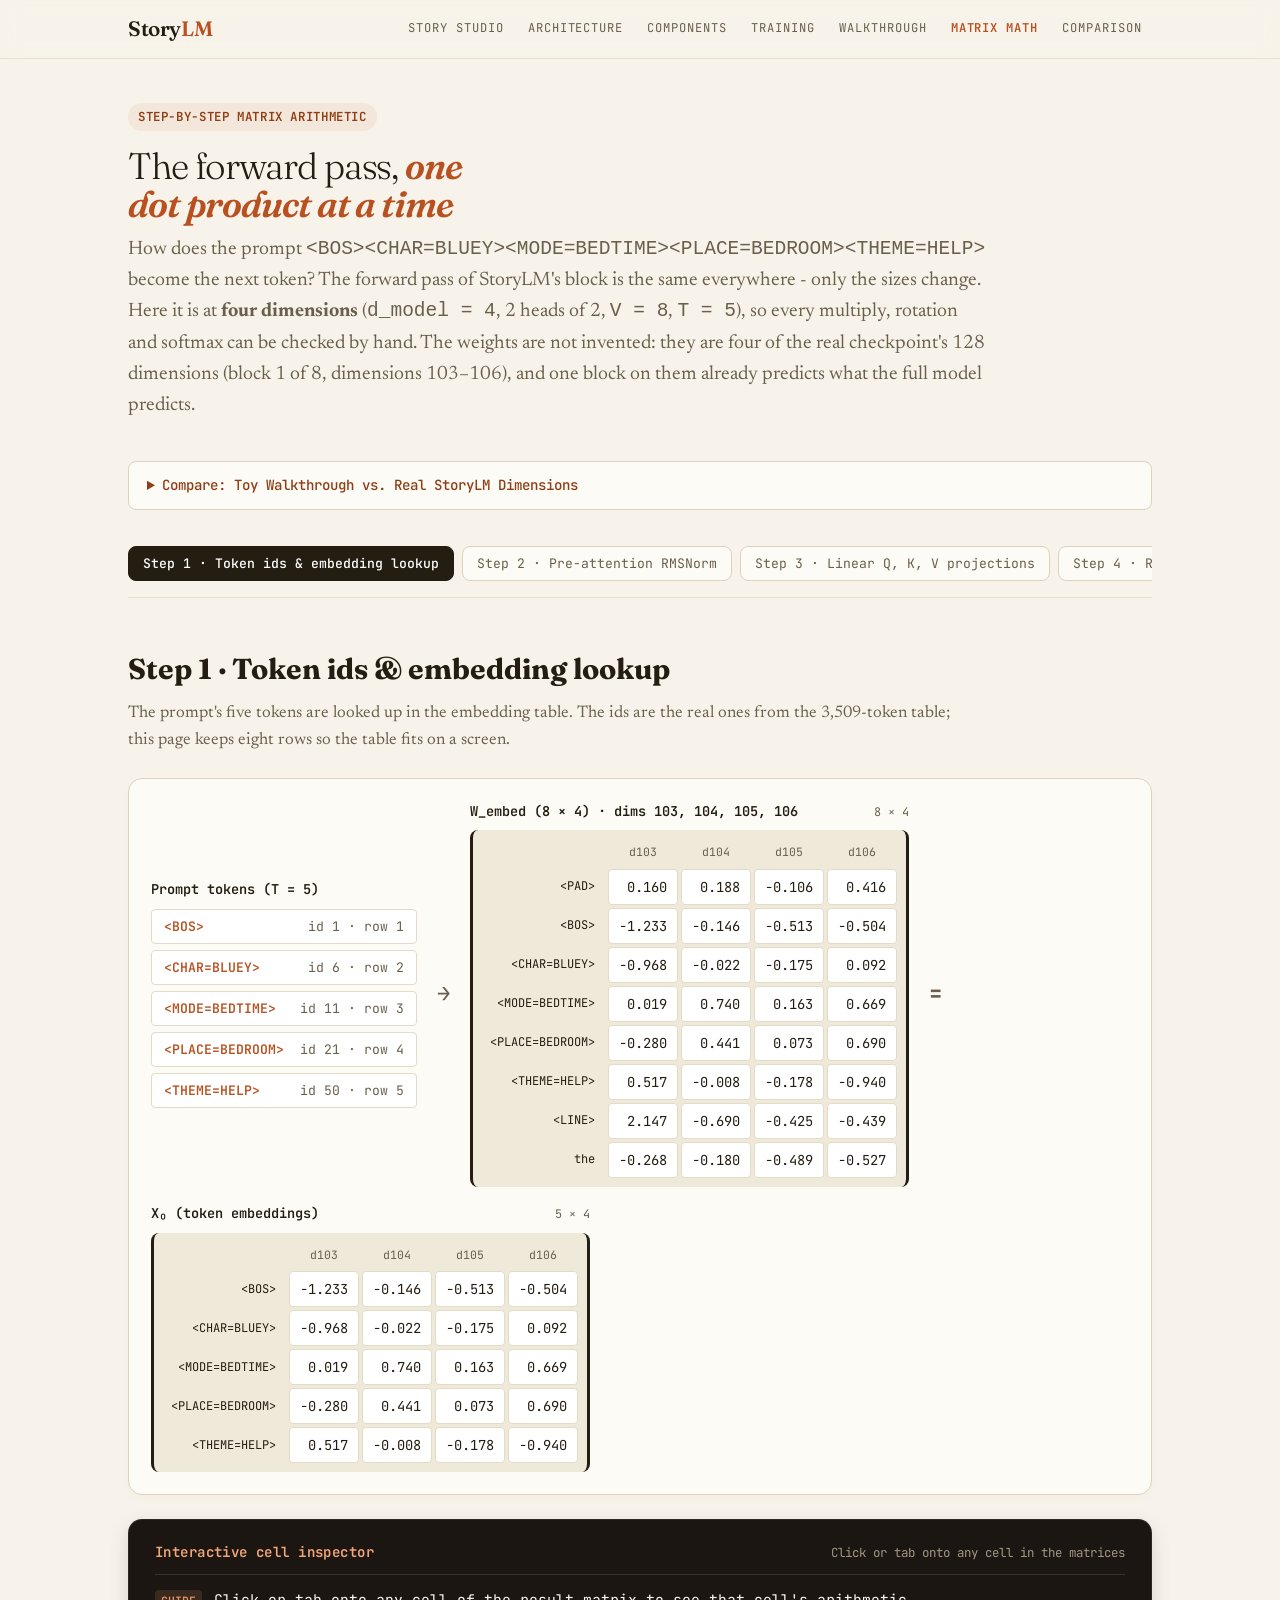
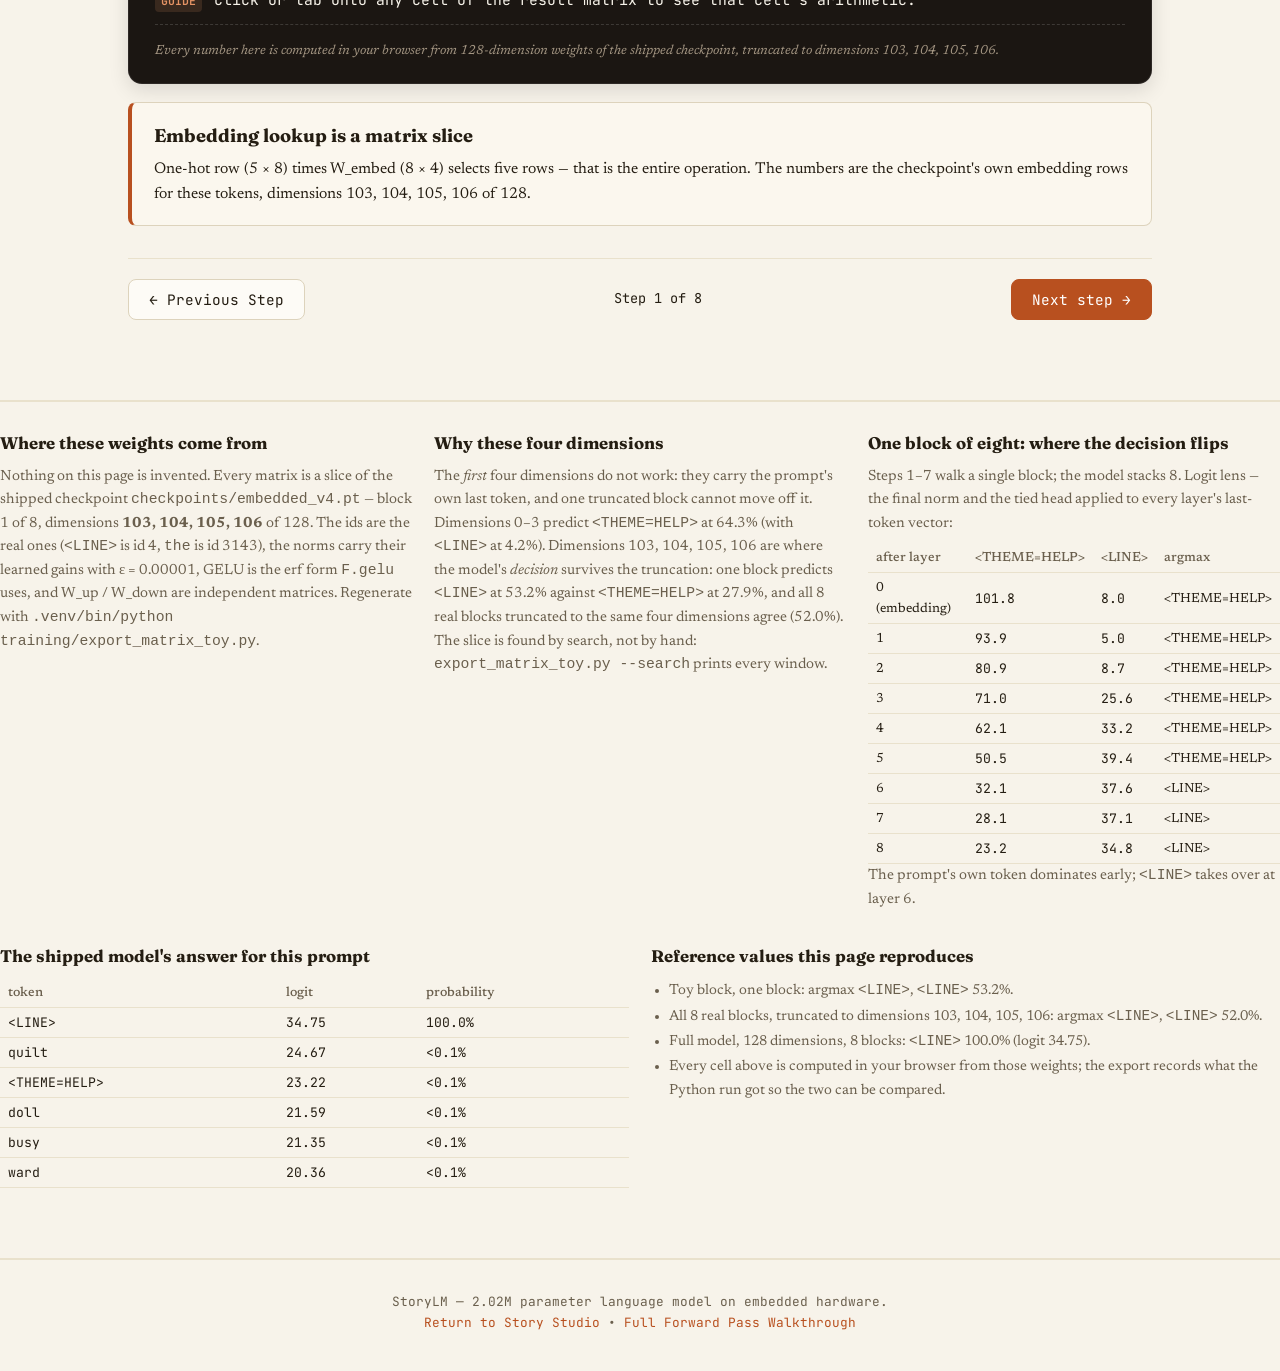
==== web/matrix_walkthrough.html @ 915856f4 "Matrix walkthrough: every cell answers, including the input matrices A sweep over all eight steps (6" ====
<!DOCTYPE html>
<html lang="en">
<head>
  <meta charset="UTF-8">
  <meta name="viewport" content="width=device-width, initial-scale=1.0">
  <title>StoryLM — Matrix Multiplication Walkthrough</title>
  <meta name="description" content="Step-by-step matrix multiplication walkthrough of a StoryLM forward pass, scaled down to 4 dimensions to inspect the exact math of every layer.">
  <link rel="preconnect" href="https://fonts.googleapis.com">
  <link rel="preconnect" href="https://fonts.gstatic.com" crossorigin>
  <link href="https://fonts.googleapis.com/css2?family=Fraunces:opsz,wght@9..144,300;9..144,400;9..144,600&family=Newsreader:ital,opsz,wght@0,6..72,400;0,6..72,500;1,6..72,400&family=JetBrains+Mono:wght@400;500;600&display=swap" rel="stylesheet">
  <link rel="stylesheet" href="styles.css">
  <style>
    /* Custom Matrix Walkthrough Styles */
    :root {
      --cell-bg: #ffffff;
      --cell-border: #e3dbc7;
      --cell-hover: #fcf4e8;
      --highlight-row: rgba(184, 80, 31, 0.16);
      --highlight-col: rgba(49, 89, 143, 0.16);
      --highlight-cell: #b8501f;
      --highlight-cell-text: #ffffff;
      --highlight-paired: rgba(29, 116, 132, 0.22);
      --accent-cyan: #1d7484;
    }

    .walkthrough-hero {
      padding: 44px 0 20px;
      border-bottom: 1px solid var(--line-soft);
    }
    .badge {
      display: inline-block;
      font-family: var(--font-mono);
      font-size: 0.78rem;
      letter-spacing: 0.05em;
      text-transform: uppercase;
      padding: 4px 10px;
      border-radius: 999px;
      background: var(--accent-soft);
      color: var(--accent-ink);
      font-weight: 600;
      margin-bottom: 12px;
    }
    .stepper-nav {
      display: flex;
      gap: 8px;
      overflow-x: auto;
      padding: 16px 0;
      margin-bottom: 24px;
      border-bottom: 1px solid var(--line-soft);
      scrollbar-width: thin;
    }
    .step-btn {
      flex: 0 0 auto;
      font-family: var(--font-mono);
      font-size: 0.82rem;
      padding: 8px 14px;
      border-radius: 8px;
      border: 1px solid var(--line);
      background: var(--card);
      color: var(--muted);
      cursor: pointer;
      transition: all 0.15s ease;
      white-space: nowrap;
    }
    .step-btn:hover {
      border-color: var(--accent);
      color: var(--ink);
    }
    .step-btn.active {
      background: var(--ink);
      color: #fff;
      border-color: var(--ink);
      font-weight: 500;
    }
    .step-btn .step-num {
      opacity: 0.6;
      margin-right: 4px;
    }

    /* Sub-tabs for steps with multiple sub-views (like Q/K/V) */
    .subtabs {
      display: flex;
      gap: 8px;
      margin-bottom: 16px;
    }
    .subtab-btn {
      font-family: var(--font-mono);
      font-size: 0.78rem;
      padding: 5px 12px;
      border-radius: 6px;
      border: 1px solid var(--line);
      background: var(--paper-2);
      color: var(--muted);
      cursor: pointer;
    }
    .subtab-btn.active {
      background: var(--accent);
      color: #fff;
      border-color: var(--accent);
      font-weight: 600;
    }

    /* Layout */
    .walkthrough-content {
      padding: 24px 0 80px;
    }
    .step-header {
      margin-bottom: 24px;
    }
    .step-title {
      font-family: var(--font-display);
      font-size: 1.8rem;
      margin: 0 0 8px;
      color: var(--ink);
    }
    .step-desc {
      color: var(--muted);
      font-size: 1.05rem;
      max-width: 840px;
      margin: 0;
      line-height: 1.6;
    }

    /* Matrix Display Cards */
    .calc-board {
      display: flex;
      flex-direction: column;
      gap: 20px;
    }
    .matrix-operation {
      display: flex;
      align-items: center;
      gap: 16px;
      flex-wrap: wrap;
      background: var(--card);
      border: 1px solid var(--line);
      border-radius: var(--radius);
      padding: 22px;
      box-shadow: 0 4px 12px rgba(0,0,0,0.02);
      overflow-x: auto;
    }
    .matrix-box {
      display: flex;
      flex-direction: column;
      gap: 8px;
    }
    .matrix-label {
      font-family: var(--font-mono);
      font-size: 0.85rem;
      font-weight: 600;
      color: var(--ink);
      display: flex;
      justify-content: space-between;
      align-items: baseline;
      gap: 8px;
    }
    .matrix-shape {
      font-size: 0.74rem;
      color: var(--muted);
      font-weight: normal;
    }

    /* Matrix Tables */
    table.matrix-table {
      border-collapse: separate;
      border-spacing: 3px;
      font-family: var(--font-mono);
      font-size: 0.86rem;
      background: var(--paper-2);
      padding: 6px;
      border-radius: 8px;
      border-left: 3px solid var(--ink);
      border-right: 3px solid var(--ink);
    }
    table.matrix-table th {
      padding: 4px 8px;
      color: var(--muted);
      font-size: 0.72rem;
      font-weight: normal;
      text-align: center;
    }
    table.matrix-table th.row-label {
      text-align: right;
      padding-right: 10px;
      font-size: 0.75rem;
      color: var(--ink);
    }
    table.matrix-table td {
      background: var(--cell-bg);
      border: 1px solid var(--cell-border);
      padding: 6px 10px;
      text-align: right;
      border-radius: 4px;
      min-width: 58px;
      cursor: pointer;
      transition: all 0.12s ease;
      user-select: none;
    }
    /* Hover only hints that a cell is clickable: it must not run the inspection. */
    table.matrix-table td:hover {
      background: var(--cell-hover);
      border-color: var(--accent);
      transform: scale(1.04);
    }

    /* Interactive highlights */
    table.matrix-table tr.highlighted-row td {
      background: var(--highlight-row) !important;
      border-color: var(--accent) !important;
    }
    table.matrix-table td.highlighted-col {
      background: var(--highlight-col) !important;
      border-color: var(--blue) !important;
    }
    table.matrix-table td.paired-cell {
      background: var(--highlight-paired) !important;
      border-color: var(--accent-cyan) !important;
      font-weight: 600;
    }
    table.matrix-table td.active-cell {
      background: var(--highlight-cell) !important;
      color: var(--highlight-cell-text) !important;
      border-color: var(--highlight-cell) !important;
      font-weight: 600;
      transform: scale(1.06);
    }

    .op-symbol {
      font-size: 1.4rem;
      font-family: var(--font-mono);
      font-weight: bold;
      color: var(--muted);
      padding: 0 4px;
      text-align: center;
    }

    /* Inspector Card */
    .inspector-card {
      background: #1b1612;
      color: #ede5d8;
      border-radius: var(--radius);
      padding: 22px 26px;
      font-family: var(--font-mono);
      font-size: 0.9rem;
      line-height: 1.55;
      border: 1px solid rgba(255, 255, 255, 0.08);
      box-shadow: 0 6px 20px rgba(0,0,0,0.12);
    }
    .inspector-header {
      display: flex;
      justify-content: space-between;
      align-items: center;
      margin-bottom: 14px;
      padding-bottom: 10px;
      border-bottom: 1px solid rgba(255,255,255,0.12);
    }
    .inspector-title {
      color: #f2a679;
      font-weight: 600;
      font-size: 0.88rem;
      letter-spacing: 0.03em;
    }
    .inspector-steps {
      display: flex;
      flex-direction: column;
      gap: 8px;
      margin-bottom: 12px;
    }
    .calc-row {
      display: flex;
      gap: 12px;
      align-items: baseline;
    }
    .calc-tag {
      font-size: 0.72rem;
      color: #e59364;
      background: rgba(229, 147, 100, 0.15);
      padding: 2px 6px;
      border-radius: 4px;
      text-transform: uppercase;
      font-weight: 600;
      flex-shrink: 0;
    }
    .calc-math {
      color: #f7f3ea;
      font-size: 0.92rem;
      word-break: break-word;
    }
    .calc-math strong {
      color: #79c0ff;
    }
    .inspector-eval {
      font-size: 1.08rem;
      color: #56d364;
      font-weight: 600;
      padding-top: 6px;
      border-top: 1px dashed rgba(255,255,255,0.15);
    }
    .inspector-hint {
      color: #a49683;
      font-size: 0.82rem;
      margin-top: 10px;
      font-family: var(--font-body);
      font-style: italic;
    }

    /* Concept Notes Box */
    .concept-card {
      background: #fbf7ee;
      border: 1px solid var(--line);
      border-left: 4px solid var(--accent);
      border-radius: 8px;
      padding: 18px 22px;
      margin-top: 18px;
    }
    .concept-title {
      font-family: var(--font-display);
      font-size: 1.15rem;
      color: var(--ink);
      margin: 0 0 6px;
    }
    .concept-body {
      font-size: 0.98rem;
      color: var(--ink);
      margin: 0;
      line-height: 1.6;
    }

    /* Nav Buttons Bottom */
    .step-actions {
      display: flex;
      justify-content: space-between;
      margin-top: 32px;
      padding-top: 20px;
      border-top: 1px solid var(--line-soft);
    }
    .action-btn {
      font-family: var(--font-mono);
      font-size: 0.9rem;
      padding: 10px 20px;
      border-radius: 8px;
      border: 1px solid var(--line);
      background: var(--card);
      color: var(--ink);
      cursor: pointer;
      transition: all 0.15s ease;
    }
    .action-btn:hover {
      background: var(--ink);
      color: #fff;
    }
    .action-btn.primary {
      background: var(--accent);
      color: #fff;
      border-color: var(--accent);
    }
    .action-btn.primary:hover {
      background: var(--accent-ink);
    }

    /* Comparison Table */
    .dim-table {
      width: 100%;
      border-collapse: collapse;
      font-size: 0.92rem;
      margin-top: 12px;
    }
    .dim-table th, .dim-table td {
      border: 1px solid var(--line);
      padding: 8px 12px;
      text-align: left;
    }
    .dim-table th {
      background: var(--paper-2);
      font-family: var(--font-mono);
      font-size: 0.8rem;
    }
    .dim-table td.mono {
      font-family: var(--font-mono);
    }
    /* wide tables scroll inside their own box rather than stretching the page */
    .table-scroll { overflow-x: auto; }
    .table-scroll .dim-table { min-width: 620px; }
    .table-scroll .lens-table { min-width: 250px; }
    /* token lists (step 1) */
    .token-list { display: flex; flex-direction: column; gap: 6px; font-family: var(--font-mono); font-size: 0.82rem; }
    .token-row { display: flex; justify-content: space-between; gap: 16px; background: var(--cell-bg);
                 border: 1px solid var(--cell-border); border-radius: 4px; padding: 6px 12px; }
    .token-name { font-weight: 600; color: var(--accent); }
    .token-id { color: var(--muted); }
    /* row-sum column for the attention matrices */
    table.matrix-table th.sigma-col { color: var(--accent-cyan); }
    table.matrix-table td.sigma-cell { background: var(--paper-2); color: var(--accent-cyan);
                                       cursor: default; font-weight: 600; }
    table.matrix-table td.sigma-cell:hover { transform: none; background: var(--paper-2); border-color: var(--cell-border); }
    /* keyboard focus must be as visible as hover */
    table.matrix-table td:focus { outline: 2px solid var(--accent); outline-offset: 1px; background: var(--cell-hover); }
    /* probability chips */
    .prob-row { display: flex; gap: 8px; flex-wrap: wrap; margin: 10px 0 14px; font-family: var(--font-mono); font-size: 0.82rem; }
    .prob-chip { display: inline-flex; gap: 6px; align-items: baseline; padding: 4px 8px; border-radius: 4px;
                 background: var(--paper-2); border: 1px solid var(--line-soft); }
    .prob-chip.is-win { background: var(--accent); border-color: var(--accent); color: #fff; font-weight: 600; }
    .chip-pct { opacity: 0.85; }
    /* provenance block */
    #provenance { padding: 28px 0 70px; border-top: 1px solid var(--line-soft); }
    .prov-grid { display: grid; grid-template-columns: repeat(auto-fit, minmax(260px, 1fr)); gap: 22px; }
    .prov-grid h3, .prov-refs h3 { font-family: var(--font-display); font-size: 1.05rem; margin: 0 0 8px; }
    .prov-grid p, .prov-refs p { color: var(--muted); font-size: 0.92rem; line-height: 1.6; margin: 0 0 8px; }
    .prov-refs { display: grid; grid-template-columns: repeat(auto-fit, minmax(260px, 1fr)); gap: 22px; margin-top: 24px; }
    table.lens-table { width: 100%; border-collapse: collapse; font-size: 0.82rem; }
    table.lens-table th, table.lens-table td { text-align: left; padding: 4px 8px; border-bottom: 1px solid var(--line-soft); }
    table.lens-table th { color: var(--muted); font-weight: 500; }
    table.lens-table td.mono { font-family: var(--font-mono); }
    .prov-list { margin: 0; padding-left: 18px; color: var(--muted); font-size: 0.9rem; line-height: 1.7; }
    .muted-small { font-size: 0.78rem; }
    .calc-error { font-family: var(--font-mono); color: var(--accent); padding: 16px 0; }
  </style>
</head>
<body>

  <header class="site-nav">
    <div class="container nav-inner">
      <a class="wordmark" href="index.html">Story<em>LM</em></a>
      <ul class="nav-links">
        <li><a href="index.html#story">Story Studio</a></li>
        <li><a href="index.html#architecture">Architecture</a></li>
        <li><a href="index.html#components">Components</a></li>
        <li><a href="index.html#training">Training</a></li>
        <li><a href="walkthrough.html">Walkthrough</a></li>
        <li><a href="matrix_walkthrough.html" aria-current="page" style="color:var(--accent);font-weight:600;">Matrix Math</a></li>
        <li><a href="index.html#comparison">Comparison</a></li>
      </ul>
    </div>
  </header>

  <main id="top">

    <section class="walkthrough-hero">
      <div class="container">
        <span class="badge">Step-by-Step Matrix Arithmetic</span>
        <h1 class="hero-title" style="font-size: 2.3rem; margin: 4px 0 12px;">
          The forward pass, <em>one dot product at a time</em>
        </h1>
        <p class="hero-sub" style="max-width: 860px;">
          How does the prompt <code>&lt;BOS&gt;&lt;CHAR=BLUEY&gt;&lt;MODE=BEDTIME&gt;&lt;PLACE=BEDROOM&gt;&lt;THEME=HELP&gt;</code> become the next token?
          The forward pass of StoryLM's block is the same everywhere - only the sizes change. Here it is at
          <strong>four dimensions</strong> (<code>d_model = 4</code>, 2 heads of 2, <code>V = 8</code>, <code>T = 5</code>),
          so every multiply, rotation and softmax can be checked by hand. The weights are not invented:
          they are four of the real checkpoint's 128 dimensions (block 1 of 8, dimensions <span id="heroDims">103-106</span>),
          and one block on them already predicts what the full model predicts.
        </p>

        <!-- Dimensions Scale Note -->
        <details style="margin-top: 16px; background: var(--card); border: 1px solid var(--line); border-radius: 8px; padding: 12px 18px;">
          <summary style="cursor: pointer; font-family: var(--font-mono); font-size: 0.88rem; color: var(--accent-ink); font-weight: 500;">
            Compare: Toy Walkthrough vs. Real StoryLM Dimensions
          </summary>
          <div class="table-scroll">
          <table class="dim-table">
            <thead>
              <tr>
                <th>Dimension Concept</th>
                <th>Toy Math Walkthrough</th>
                <th>Real StoryLM (docs/tiny_model.md)</th>
                <th>Why Reduced Here?</th>
              </tr>
            </thead>
            <tbody>
              <tr>
                <td>Context Length ($T$)</td>
                <td class="mono">5 tokens (the prompt prefix)</td>
                <td class="mono">384 tokens</td>
                <td>Fits on a screen without scrolling 384 rows.</td>
              </tr>
              <tr>
                <td>Model Dimension ($d_{\text{model}}$)</td>
                <td class="mono">4 (dimensions 103-106)</td>
                <td class="mono">128</td>
                <td>4 dimensions keep a dot product to four terms you can verify by hand - and this slice is where the model's next-token decision survives truncation (see the note at the bottom).</td>
              </tr>
              <tr>
                <td>Attention Heads ($h$)</td>
                <td class="mono">2 heads ($d_{\text{head}} = 2$)</td>
                <td class="mono">8 heads ($d_{\text{head}} = 16$)</td>
                <td>Two heads of two dimensions, each with its own RoPE pair and its own softmax, concatenated afterwards - the real mechanics, not merged.</td>
              </tr>
              <tr>
                <td>FFN Hidden ($d_{\text{ffn}}$)</td>
                <td class="mono">8 (independent W_up, W_down)</td>
                <td class="mono">512</td>
                <td>Same expansion and contraction; up and down are separate matrices, as in the checkpoint.</td>
              </tr>
              <tr>
                <td>Vocabulary Size ($V$)</td>
                <td class="mono">8 tokens</td>
                <td class="mono">3,509 tokens</td>
                <td>Eight rows (one control token of each kind, &lt;LINE&gt;, and a word) keep the table and the logit vector on one screen. The ids shown are the real ones.</td>
              </tr>
              <tr>
                <td>Depth (blocks)</td>
                <td class="mono">1 block walked (8 also measured)</td>
                <td class="mono">8 blocks</td>
                <td>Steps 1-7 are one block. The exporter also runs all eight truncated blocks: same prediction.</td>
              </tr>
              <tr>
                <td>Norms / activation</td>
                <td class="mono">learned gain, ε = 1e-5, exact GELU</td>
                <td class="mono">same</td>
                <td>No shortcuts: the gain is the checkpoint's, GELU is the erf form <code>F.gelu</code> uses (not the tanh approximation).</td>
              </tr>
            </tbody>
          </table>
          </div>
        </details>
      </div>
    </section>

    <!-- STEP NAVIGATION -->
    <div class="container">
      <nav class="stepper-nav" id="stepperNav">
        <!-- Rendered by JS -->
      </nav>
    </div>

    <!-- MAIN WALKTHROUGH STAGE -->
    <section class="walkthrough-content">
      <div class="container">

        <div class="step-header">
          <h2 class="step-title" id="stepTitle">Step 1: Token IDs &amp; Embedding Lookup</h2>
          <p class="step-desc" id="stepDesc">
            Tokens enter the model as discrete integer indices. An embedding matrix translates each ID into a dense 4-dimensional vector.
          </p>
          <div id="subtabsContainer" class="subtabs" style="display:none; margin-top:14px;"></div>
        </div>

        <div class="calc-board" id="calcBoard">
          <!-- Rendered dynamically -->
        </div>

        <!-- LIVE CELL INSPECTOR -->
        <div class="inspector-card" id="inspectorCard" role="region" aria-label="Interactive cell inspector" style="margin-top: 24px;">
          <div class="inspector-header">
            <span class="inspector-title" id="inspectTitle">Interactive Cell Inspector</span>
            <span style="font-size: 0.78rem; color: #a49683;">Click or tab onto any cell in the matrices</span>
          </div>
          <div class="inspector-steps" id="inspectSteps" aria-live="polite">
            <div class="calc-row">
              <span class="calc-tag">Guide</span>
              <span class="calc-math" id="inspectFormula">Click or tab onto any cell in the result matrix above to inspect that cell's arithmetic.</span>
            </div>
          </div>
          <div class="inspector-eval" id="inspectEval" aria-live="polite"></div>
          <div class="inspector-hint" id="inspectHint">Each cell is calculated through explicit vector and matrix operations.</div>
        </div>

        <!-- CONCEPT EXPLANATION -->
        <div class="concept-card" id="conceptCard">
          <h3 class="concept-title" id="conceptTitle">What is happening mathematically?</h3>
          <p class="concept-body" id="conceptBody">...</p>
        </div>

        <!-- ACTIONS -->
        <div class="step-actions">
          <button class="action-btn" id="prevBtn" onclick="prevStep()">← Previous Step</button>
          <span style="font-family: var(--font-mono); font-size: 0.85rem; align-self: center;" id="stepCounter">Step 1 of 8</span>
          <button class="action-btn primary" id="nextBtn" onclick="nextStep()">Next Step →</button>
        </div>

      </div>
    </section>

    <section id="provenance">
      <div class="container" id="provenanceBody">
        <span class="badge">Provenance &amp; cross-checks</span>
        <div id="provenance"></div>
      </div>
    </section>

  </main>

  <footer style="border-top:1px solid var(--line-soft); padding:32px 0; text-align:center; font-family:var(--font-mono); font-size:0.8rem; color:var(--muted);">
    <div class="container">
      StoryLM &mdash; 2.02M parameter language model on embedded hardware.
      <br>
      <a href="index.html" style="color:var(--accent);">Return to Story Studio</a> &bull;
      <a href="walkthrough.html" style="color:var(--accent);">Full Forward Pass Walkthrough</a>
    </div>
  </footer>

  <!-- The toy block on this page is a slice of the shipped checkpoint, generated by
         .venv/bin/python training/export_matrix_toy.py   (block 1, dimensions 103-106) -->
  <script src="matrix_toy_data.js"></script>
  <script>
    "use strict";
    (() => {
      const T = window.MATRIX_TOY;
      const byId = (id) => document.getElementById(id);
      if (!T) {
        document.addEventListener("DOMContentLoaded", () => {
          byId("calcBoard").innerHTML =
            `<p class="calc-error">matrix_toy_data.js is missing. Generate it with
             <code>.venv/bin/python training/export_matrix_toy.py</code>, then reload.</p>`;
        });
        return;
      }

      const TOKENS = T.tokens.map((t) => t.token);
      const IDS = T.tokens.map((t) => t.id);
      const PROMPT = T.prompt;
      const W = T.weights;
      const TOY = T.config.toy;
      const REAL = T.config.real;
      const EPS = TOY.eps;
      const HEADS = TOY.heads;
      const HD = TOY.head_dim;
      const DIMS = T.dims;

      // ---------- formatting ----------
      const num = (v, digits) => (Math.abs(v) < 5e-7 ? 0 : v).toFixed(digits);
      const pct = (p) => (p >= 0.99995 ? "≈100%" : p < 0.0005 ? "<0.1%" : (p * 100).toFixed(1) + "%");
      // tokens like <BOS> must never be parsed as HTML
      const esc = (s) => String(s).replace(/&/g, "&amp;").replace(/</g, "&lt;").replace(/>/g, "&gt;");

      // ---------- math (mirroring storylm/model.py) ----------
      const matT = (M) => M[0].map((_, j) => M.map((row) => row[j]));
      function matmul(A, B) {
        const out = [];
        for (let i = 0; i < A.length; i++) {
          const row = [];
          for (let j = 0; j < B[0].length; j++) {
            let sum = 0;
            for (let k = 0; k < B.length; k++) sum += A[i][k] * B[k][j];
            row.push(sum);
          }
          out.push(row);
        }
        return out;
      }
      function rmsnorm(row, gain) {
        let ms = 0;
        for (const v of row) ms += v * v;
        const r = Math.sqrt(ms / row.length + EPS);
        return row.map((v, i) => (v / r) * gain[i]);
      }
      // erf by Abramowitz & Stegun 7.1.26, |error| < 1.5e-7: GELU as torch's F.gelu computes it
      function erf(x) {
        const sign = x < 0 ? -1 : 1;
        const a = Math.abs(x);
        const t = 1 / (1 + 0.3275911 * a);
        const y = 1 - ((((1.061405429 * t - 1.453152027) * t + 1.421413741) * t - 0.284496736) * t + 0.254829592) * t * Math.exp(-a * a);
        return sign * y;
      }
      const gelu = (x) => 0.5 * x * (1 + erf(x / Math.SQRT2));
      const INV_FREQ = TOY.inv_freq;
      function ropeRow(row, pos) {
        const out = row.slice();
        for (let h = 0; h < HEADS; h++) {
          for (let i = 0; i < INV_FREQ.length; i++) {
            const a = pos * INV_FREQ[i], c = Math.cos(a), s = Math.sin(a);
            const i0 = h * HD + 2 * i, i1 = i0 + 1;
            out[i0] = row[i0] * c - row[i1] * s;
            out[i1] = row[i0] * s + row[i1] * c;
          }
        }
        return out;
      }
      function softmax(row, maskFrom) {
        const masked = row.map((v, j) => (maskFrom !== undefined && j > maskFrom ? -Infinity : v));
        const max = Math.max(...masked.filter(Number.isFinite));
        const exps = masked.map((v) => (Number.isFinite(v) ? Math.exp(v - max) : 0));
        const sum = exps.reduce((a, b) => a + b, 0);
        return { probs: exps.map((v) => v / sum), exps, sum, max };
      }

      // ---------- the forward pass, one real block ----------
      const X0 = PROMPT.map((p) => W.embed[p.row].slice());
      const X0NORM = X0.map((row) => rmsnorm(row, W.norm_attn));
      const Q = matmul(X0NORM, matT(W.q));
      const K = matmul(X0NORM, matT(W.k));
      const Vm = matmul(X0NORM, matT(W.v));
      const QROPE = Q.map((row, pos) => ropeRow(row, pos));
      const KROPE = K.map((row, pos) => ropeRow(row, pos));

      const HEADDETAIL = [];
      for (let h = 0; h < HEADS; h++) {
        const head = { index: h, rows: [], probs: [], context: [] };
        for (let i = 0; i < PROMPT.length; i++) {
          const raw = [];
          for (let j = 0; j < PROMPT.length; j++) {
            let dot = 0;
            for (let d = 0; d < HD; d++) dot += QROPE[i][h * HD + d] * KROPE[j][h * HD + d];
            raw.push(dot / Math.sqrt(HD));
          }
          const sm = softmax(raw, i);
          head.rows.push({ raw, ...sm });
          head.probs.push(sm.probs);
          const ctx = [];
          for (let d = 0; d < HD; d++) {
            let sum = 0;
            for (let j = 0; j < PROMPT.length; j++) sum += sm.probs[j] * Vm[j][h * HD + d];
            ctx.push(sum);
          }
          head.context.push(ctx);
        }
        HEADDETAIL.push(head);
      }
      const O = PROMPT.map((_, i) => HEADDETAIL.flatMap((h) => h.context[i]));
      const YATTN = matmul(O, matT(W.proj));
      const X1 = X0.map((row, i) => row.map((v, j) => v + YATTN[i][j]));
      const X1NORM = X1.map((row) => rmsnorm(row, W.norm_ffn));
      const UPPRE = matmul(X1NORM, matT(W.up));
      const GELUED = UPPRE.map((row) => row.map(gelu));
      const YFFN = matmul(GELUED, matT(W.down));
      const X2 = X1.map((row, i) => row.map((v, j) => v + YFFN[i][j]));
      const X2NORM = X2.map((row) => rmsnorm(row, W.norm_final));
      const LAST = X2NORM[PROMPT.length - 1];
      const LOGITS = W.embed.map((row) => row.reduce((s, v, d) => s + v * LAST[d], 0));
      const NEXT = softmax(LOGITS);
      const PROBS = NEXT.probs;
      const WIN_INDEX = LOGITS.indexOf(Math.max(...LOGITS));
      const WINNER = TOKENS[WIN_INDEX];

      // ---------- inspector plumbing ----------
      function clearHighlights() {
        document.querySelectorAll(".highlighted-row, .highlighted-col, .active-cell")
          .forEach((el) => el.classList.remove("highlighted-row", "highlighted-col", "active-cell"));
      }
      const mark = (id, cls) => { const el = byId(id); if (el) el.classList.add(cls); };
      const tagRow = (tag, html) => `<div class="calc-row"><span class="calc-tag">${tag}</span><span class="calc-math">${html}</span></div>`;
      function showInspect(title, steps, evaluation, hint) {
        byId("inspectTitle").textContent = title;
        byId("inspectSteps").innerHTML = steps;
        byId("inspectEval").textContent = evaluation;
        byId("inspectHint").textContent = hint;
      }

      // Step 1 has two directions: a cell of X₀ points back at the embedding row it
      // was copied from (row index and embedding row are different numbers — the
      // prompt's tokens live on rows 1-5 of the table while X₀ counts 0-4), and a
      // cell of the table itself describes that row.
      // For matrices that are an input to a step: no operation to show, so describe the cell.
      function inspectPlainCell(m, row, col, value) {
        clearHighlights();
        mark(`cell_${m.id}_${row}_${col}`, "active-cell");
        showInspect(`${m.label} [${m.rowLabels[row]}, ${m.colLabels[col]}]`,
          tagRow("Cell", `<strong>${num(value, 4)}</strong>`)
          + tagRow("Shape", `${m.shape} — row ${row}, column ${col}`),
          `= ${num(value, 3)}`,
          `${m.label} feeds this step; the arithmetic happens in the matrices to its right.`);
      }

      function inspectEmbedding(row, col, ids, fromTable) {
        clearHighlights();
        if (fromTable) {
          const token = TOKENS[row], id = IDS[row];
          const inPrompt = PROMPT.findIndex((p) => p.row === row);
          mark(`cell_${ids.row}_${row}_${col}`, "active-cell");
          if (inPrompt >= 0) {
            mark(`row_${ids.cell}_${inPrompt}`, "highlighted-row");
            mark(`cell_${ids.cell}_${inPrompt}_${col}`, "active-cell");
          }
          showInspect(`Embedding table, row ${row}: ${token} (id ${id})`,
            tagRow("Cell", `W_embed[${row}][${col}] = <strong>${num(W.embed[row][col], 3)}</strong>`)
            + tagRow("Prompt token?", inPrompt >= 0
              ? `Yes — this row <em>is</em> row ${inPrompt} of X₀ (same four numbers, copied).`
              : "No — the prompt does not use this token, so no row of X₀ comes from it."),
            `= ${num(W.embed[row][col], 3)}`,
            inPrompt >= 0
              ? `Row ${row} of W_embed and row ${inPrompt} of X₀ are highlighted: the lookup copies these four numbers across.`
              : "Only the five prompt rows are copied out of this table; the rest are here for context (and for the tied output head).");
          return;
        }
        const p = PROMPT[row];
        mark(`row_${ids.row}_${p.row}`, "highlighted-row");
        mark(`cell_${ids.cell}_${row}_${col}`, "active-cell");
        showInspect(`Embedding lookup: ${p.token} (row ${row}, dimension ${DIMS[col]})`,
          tagRow("Token id", `<code>${esc(p.token)}</code> is id <strong>${p.id}</strong> in the 3,509-token table, and row ${p.row} of this page's 8-row table.`)
          + tagRow("Lookup", `X₀[${row}][${col}] = W_embed[${p.row}][${col}] = <strong>${num(X0[row][col], 3)}</strong>`),
          `= ${num(X0[row][col], 3)}`,
          `Row ${p.row} of W_embed is highlighted — that is the row X₀'s row ${row} was copied from.`);
      }

      function inspectNorm(row, col, ids, src, gain, labels) {
        clearHighlights();
        let ss = 0;
        for (const v of src[row]) ss += v * v;
        const ms = ss / src[row].length;
        const r = Math.sqrt(ms + EPS);
        const scaled = src[row][col] / r;
        mark(`row_${ids.src}_${row}`, "highlighted-row");
        mark(`cell_${ids.cell}_${row}_${col}`, "active-cell");
        showInspect(`RMSNorm: ${PROMPT[row].token} (row ${row}, dimension ${DIMS[col]})`,
          tagRow("1 · Sum of squares", `(${src[row].map((v) => num(v, 3) + "²").join(" + ")}) = ${num(ss, 4)}`)
          + tagRow("2 · Mean square", `${num(ss, 4)} / ${src[row].length} = ${num(ms, 4)}`)
          + tagRow("3 · RMS", `√(${num(ms, 4)} + ε), ε = ${EPS} → ${num(r, 4)}`)
          + tagRow("4 · Normalise", `${num(src[row][col], 3)} / ${num(r, 4)} = ${num(scaled, 4)}`)
          + tagRow("5 · Learned gain", `× ${num(gain[col], 3)} = <strong>${num(scaled * gain[col], 4)}</strong>`),
          `= ${num(scaled * gain[col], 4)}`,
          `${labels[0]} → ${labels[1]}: divide by the root mean square, then scale by the layer's learned gain (nn.RMSNorm, ε = ${EPS}).`);
      }

      function inspectDot(row, col, ids, A, B, out, labelOut, labelB) {
        clearHighlights();
        mark(`row_${ids.row}_${row}`, "highlighted-row");
        B.forEach((_, i) => mark(`cell_${ids.col}_${i}_${col}`, "highlighted-col"));
        mark(`cell_${ids.cell}_${row}_${col}`, "active-cell");
        let sum = 0;
        for (let k = 0; k < A[row].length; k++) sum += A[row][k] * B[k][col];
        showInspect(`${labelOut} (row ${row}, column ${col})`,
          tagRow("Dot product", A[row].map((v, k) => `${num(v, 3)}×${num(B[k][col], 3)}`).join(" + "))
          + tagRow("Sum", `<strong>${num(sum, 4)}</strong>`),
          `= ${num(out, 3)}`,
          `${A[row].length}-term dot product: one row of the left matrix times one column of ${labelB}.`);
      }

      function inspectRope(row, col, ids) {
        clearHighlights();
        const head = Math.floor(col / HD), i = Math.floor((col % HD) / 2), lane = col % 2;
        const angle = row * INV_FREQ[i];
        const i0 = head * HD + 2 * i, i1 = i0 + 1;
        const a = Q[row][i0], b = Q[row][i1];
        const c = Math.cos(angle), s = Math.sin(angle);
        const value = lane === 0 ? a * c - b * s : a * s + b * c;
        mark(`row_${ids.row}_${row}`, "highlighted-row");
        mark(`cell_${ids.cell}_${row}_${col}`, "active-cell");
        showInspect(`RoPE: ${PROMPT[row].token} (position ${row}), head ${head + 1}, dimension ${col}`,
          tagRow("Angle", `θ = position × inv_freq = ${row} × ${num(INV_FREQ[i], 4)} = ${num(angle, 4)} rad (${num(angle * 180 / Math.PI, 1)}°)`)
          + tagRow("Rotation", lane === 0
            ? `q${i0}′ = q${i0}·cos θ − q${i1}·sin θ = ${num(a, 3)}·${num(c, 3)} − ${num(b, 3)}·${num(s, 3)}`
            : `q${i1}′ = q${i0}·sin θ + q${i1}·cos θ = ${num(a, 3)}·${num(s, 3)} + ${num(b, 3)}·${num(c, 3)}`)
          + tagRow("Result", `<strong>${num(value, 4)}</strong>`),
          `= ${num(value, 4)}`,
          `Both heads rotate: head ${head + 1} owns dimensions ${head * HD}–${head * HD + HD - 1}, rotated in pairs. With head_dim ${HD} the single frequency is ${num(INV_FREQ[0], 4)} rad/token (${num(INV_FREQ[0] * 180 / Math.PI, 1)}°); the real head_dim 16 rotates 8 pairs per head, from ${num(1, 4)} down to ${num(1 / Math.pow(10000, 14 / 16), 4)} (storylm/model.py:32).`);
      }

      function inspectAttention(head, row, col, ids) {
        clearHighlights();
        const hd = HEADDETAIL[head];
        mark(`cell_${ids.cell}_${row}_${col}`, "active-cell");
        if (col > row) {
          showInspect(`Causal mask: ${PROMPT[row].token} → ${PROMPT[col].token}`,
            tagRow("Rule", `Column ${col} is in the future of row ${row}: before the softmax the score is set to −∞.`)
            + tagRow("Softmax", `exp(−∞) = 0 → weight <strong>0.000</strong>`),
            "= 0.000", "An autoregressive model cannot attend to tokens it has not produced yet.");
          return;
        }
        showInspect(`Attention weight, head ${head + 1}: ${PROMPT[row].token} → ${PROMPT[col].token}`,
          tagRow("1 · Raw score", `(q${row} · k${col}) / √${HD} = <strong>${num(hd.rows[row].raw[col], 4)}</strong>`)
          + tagRow("2 · Exponent", `exp(${num(hd.rows[row].raw[col], 4)} − ${num(hd.rows[row].max, 4)}) = ${num(hd.rows[row].exps[col], 4)}`)
          + tagRow("3 · Softmax", `${num(hd.rows[row].exps[col], 4)} / ${num(hd.rows[row].sum, 4)} = <strong>${num(hd.probs[row][col], 4)}</strong>`),
          `= ${num(hd.probs[row][col], 4)} (${pct(hd.probs[row][col])})`,
          `Head ${head + 1} normalises this row itself: the five weights sum to 1, shown unrounded in the Σ column. Each head runs its own softmax.`);
      }

      function inspectContext(head, row, col, ids) {
        clearHighlights();
        const hd = HEADDETAIL[head];
        mark(`cell_${ids.cell}_${row}_${col}`, "active-cell");
        let sum = 0;
        for (let k = 0; k < PROMPT.length; k++) sum += hd.probs[row][k] * Vm[k][head * HD + col];
        showInspect(`Context, head ${head + 1}: ${PROMPT[row].token}, dimension ${head * HD + col}`,
          tagRow("Weighted sum", hd.probs[row].map((a, k) => `${num(a, 4)}×${num(Vm[k][head * HD + col], 3)}`).join(" + "))
          + tagRow("Result", `<strong>${num(sum, 4)}</strong>`),
          `= ${num(sum, 4)}`,
          "Each head produces 2 of the block's 4 dimensions; the two contexts are concatenated into the 5 × 4 matrix used in step 6.");
      }

      function inspectResidual(row, col, ids, A, B, out, labelOut, labelA, labelB) {
        clearHighlights();
        mark(`cell_${ids.cell}_${row}_${col}`, "active-cell");
        showInspect(`${labelOut} (row ${row}, dimension ${DIMS[col]})`,
          tagRow(labelA, num(A[row][col], 4))
          + tagRow(labelB, num(B[row][col], 4))
          + tagRow("Sum", `<strong>${num(out[row][col], 4)}</strong>`),
          `= ${num(out[row][col], 4)}`,
          "The residual stream keeps the earlier representation and adds this block's contribution.");
      }

      function inspectGelu(row, col, ids) {
        clearHighlights();
        mark(`cell_${ids.cell}_${row}_${col}`, "active-cell");
        showInspect(`GELU: ${PROMPT[row].token} (row ${row}, hidden ${col})`,
          tagRow("Input", `x = ${num(UPPRE[row][col], 4)}`)
          + tagRow("GELU", `0.5 · x · (1 + erf(x/√2)) — erf to 1.5e-7`)
          + tagRow("Result", `<strong>${num(GELUED[row][col], 4)}</strong>`),
          `= ${num(GELUED[row][col], 4)}`,
          "storylm/model.py calls F.gelu, which is this erf form — not the tanh approximation.");
      }

      function inspectLogit(col, ids) {
        clearHighlights();
        mark(`cell_${ids.cell}_0_${col}`, "active-cell");
        showInspect(`Logit: ${TOKENS[col]} (id ${IDS[col]})`,
          tagRow("Tied head", LAST.map((v, d) => `${num(v, 3)}×${num(W.embed[col][d], 3)}`).join(" + "))
          + tagRow("Logit", `<strong>${num(LOGITS[col], 4)}</strong>`)
          + tagRow("Softmax", `exp(${num(LOGITS[col], 4)} − ${num(NEXT.max, 4)}) / ${num(NEXT.sum, 4)} = ${num(PROBS[col], 4)}`),
          `= ${num(PROBS[col], 4)} (${pct(PROBS[col])})`,
          col === WIN_INDEX ? `Highest of the eight: this toy block predicts ${TOKENS[col]}.`
                            : `A lower-scoring alternative (${pct(PROBS[col])}).`);
      }

      // ---------- rendering ----------
      function matrixBox(m) {
        const box = document.createElement("div");
        box.className = "matrix-box";
        const label = document.createElement("div");
        label.className = "matrix-label";
        const name = document.createElement("span");
        name.textContent = m.label;
        const shape = document.createElement("span");
        shape.className = "matrix-shape";
        shape.textContent = m.shape;
        label.append(name, shape);
        box.append(label);

        if (m.type === "tokens") {
          const list = document.createElement("div");
          list.className = "token-list";
          m.tokens.forEach((t, i) => {
            const row = document.createElement("div");
            row.className = "token-row";
            const tok = document.createElement("span");
            tok.className = "token-name";
            tok.textContent = t;
            const id = document.createElement("span");
            id.className = "token-id";
            id.textContent = `id ${IDS[m.rows[i]]} · row ${m.rows[i]}`;
            row.append(tok, id);
            list.append(row);
          });
          box.append(list);
          return box;
        }

        const table = document.createElement("table");
        table.className = "matrix-table";
        table.id = `table_${m.id}`;
        table.setAttribute("role", "grid");
        const thead = document.createElement("thead");
        const htr = document.createElement("tr");
        htr.append(document.createElement("th"));
        m.colLabels.forEach((c) => {
          const th = document.createElement("th");
          th.textContent = c;
          htr.append(th);
        });
        if (m.sigma) {
          const th = document.createElement("th");
          th.className = "sigma-col";
          th.textContent = "Σ";
          htr.append(th);
        }
        thead.append(htr);
        table.append(thead);

        const tbody = document.createElement("tbody");
        m.data.forEach((row, r) => {
          const tr = document.createElement("tr");
          tr.id = `row_${m.id}_${r}`;
          const th = document.createElement("th");
          th.className = "row-label";
          th.textContent = m.rowLabels[r];
          tr.append(th);
          row.forEach((v, c) => {
            const td = document.createElement("td");
            td.id = `cell_${m.id}_${r}_${c}`;
            td.tabIndex = 0;
            td.textContent = num(v, m.digits === undefined ? 2 : m.digits);
            // Click or tab only: hovering must not run an inspection. Input matrices
            // have no arithmetic of their own, so they describe the cell instead of
            // throwing when someone clicks them.
            const inspector = typeof m.inspect === "function"
              ? () => m.inspect(r, c)
              : () => inspectPlainCell(m, r, c, v);
            td.addEventListener("focus", inspector);
            td.addEventListener("click", inspector);
            tr.append(td);
          });
          if (m.sigma) {
            const td = document.createElement("td");
            td.className = "sigma-cell";
            td.textContent = num(m.sigma(row), 3);
            tr.append(td);
          }
          tbody.append(tr);
        });
        table.append(tbody);
        box.append(table);
        return box;
      }

      function setBoard(items) {
        const board = byId("calcBoard");
        board.innerHTML = "";
        const op = document.createElement("div");
        op.className = "matrix-operation";
        items.forEach((item) => {
          if (item.symbol) {
            const s = document.createElement("div");
            s.className = "op-symbol";
            s.textContent = item.symbol;
            op.append(s);
            return;
          }
          op.append(matrixBox(item));
        });
        board.append(op);
      }

      const TOKEN = (i) => PROMPT[i].token;
      const DIMLABEL = (prefix) => DIMS.map((d) => `${prefix}${d}`);

      // ---------- the eight steps ----------
      const STEPS = [];
      const step = (title, desc, render, conceptTitle, concept) =>
        STEPS.push({ title, desc, render, conceptTitle, concept });

      step("Step 1 · Token ids & embedding lookup",
        "The prompt's five tokens are looked up in the embedding table. The ids are the real ones from the 3,509-token table; this page keeps eight rows so the table fits on a screen.",
        () => setBoard([
          { type: "tokens", label: "Prompt tokens (T = 5)", tokens: PROMPT.map((p) => p.token), rows: PROMPT.map((p) => p.row) },
          { symbol: "→" },
          { label: `W_embed (8 × 4) · dims ${DIMS.join(", ")}`, shape: "8 × 4", data: W.embed, rowLabels: TOKENS,
            colLabels: DIMLABEL("d"), id: "embed", digits: 3,
            inspect: (r, c) => inspectEmbedding(r, c, { row: "embed", cell: "X0" }, true) },
          { symbol: "=" },
          { label: "X₀ (token embeddings)", shape: "5 × 4", data: X0, rowLabels: PROMPT.map((p) => p.token),
            colLabels: DIMLABEL("d"), id: "X0", digits: 3,
            inspect: (r, c) => inspectEmbedding(r, c, { row: "embed", cell: "X0" }, false) },
        ]),
        "Embedding lookup is a matrix slice",
        `One-hot row (5 × 8) times W_embed (8 × 4) selects five rows — that is the entire operation. The numbers are the checkpoint's own embedding rows for these tokens, dimensions ${DIMS.join(", ")} of ${REAL.d_model}.`);

      step("Step 2 · Pre-attention RMSNorm",
        "Before the projections, each token vector is divided by its root mean square and scaled by the layer's learned gain.",
        () => setBoard([
          { label: "X₀", shape: "5 × 4", data: X0, rowLabels: PROMPT.map((p) => p.token), colLabels: DIMLABEL("d"), id: "X0raw", digits: 3 },
          { symbol: "→ RMSNorm →" },
          { label: "X₀,norm", shape: "5 × 4", data: X0NORM, rowLabels: PROMPT.map((p) => p.token), colLabels: DIMLABEL("d"),
            id: "X0norm", digits: 3,
            inspect: (r, c) => inspectNorm(r, c, { src: "X0raw", cell: "X0norm" }, X0, W.norm_attn, ["X₀", "X₀,norm"]) },
        ]),
        "RMSNorm: no mean subtraction",
        `LayerNorm centres by the mean and scales by the standard deviation; RMSNorm only divides by √(mean(x²) + ε) and then multiplies by a learned gain per dimension. The gain here is ${num(W.norm_attn[0], 3)} … ${num(W.norm_attn[3], 3)} and ε = ${EPS}, exactly as <code>nn.RMSNorm</code> is configured in storylm/model.py.`);

      let qkvTab = "Q";
      const QKV = { Q: ["q", "query"], K: ["k", "key"], V: ["v", "value"] };
      step("Step 3 · Linear Q, K, V projections",
        "Each normalised token is multiplied by three 4 × 4 matrices. Dimensions 0–1 belong to head 1, dimensions 2–3 to head 2.",
        () => {
          const [prefix, name] = QKV[qkvTab];
          const out = { Q, K, V: Vm }[qkvTab];
          const label = { Q: "Q", K: "K", V: "V" }[qkvTab];
          return setBoard([
            { label: "X₀,norm", shape: "5 × 4", data: X0NORM, rowLabels: PROMPT.map((p) => p.token), colLabels: DIMLABEL("d"), id: "A", digits: 3 },
            { symbol: "×" },
            { label: `W_${prefix}`, shape: "4 × 4", data: W[prefix], rowLabels: DIMLABEL("d"), colLabels: DIMLABEL(prefix), id: "B", digits: 3 },
            { symbol: "=" },
            { label: `${label} = X₀,norm × W_${prefix}`, shape: "5 × 4", data: out, rowLabels: PROMPT.map((p) => p.token),
              colLabels: DIMLABEL(prefix), id: "out", digits: 3,
              inspect: (r, c) => inspectDot(r, c, { row: "A", col: "B", cell: "out" }, X0NORM, W[prefix], out[r][c], label, `W_${prefix}`) },
          ]);
        },
        "Three projections, one per role",
        `The real block computes all three in one fused 384 × 128 matrix and then splits by head; here they are separate 4 × 4 matrices so each column has a name. Switch the subtab to walk K and V the same way.`);

      step("Step 4 · Rotary position embeddings",
        "Position is injected by rotating each head's dimension pairs by an angle proportional to the token's position — a rotation, not an added vector.",
        () => setBoard([
          { label: "Q before RoPE", shape: "5 × 4", data: Q, rowLabels: PROMPT.map((p) => p.token), colLabels: DIMLABEL("q"), id: "Qorig", digits: 3 },
          { symbol: "⟳ rotate by position × inv_freq ⟳" },
          { label: "Q after RoPE", shape: "5 × 4", data: QROPE, rowLabels: PROMPT.map((p) => p.token), colLabels: DIMS.map((d) => `q${d}′`),
            id: "Qrope", digits: 3,
            inspect: (r, c) => inspectRope(r, c, { row: "Qorig", cell: "Qrope" }) },
        ]),
        "Why a rotation encodes position",
        `inv_freq = 1 / 10000<sup>2i/head_dim</sup> (storylm/model.py:32). At head_dim ${HD} that is a single frequency of ${num(INV_FREQ[0], 4)} rad per token (${num(INV_FREQ[0] * 180 / Math.PI, 1)}°), applied to <em>both</em> heads' pairs — the real head_dim 16 rotates eight pairs per head. When a rotated query meets a rotated key, the dot product depends on the <em>difference</em> of their positions.`);

      let headTab = 0;
      step("Step 5 · Causal scaled dot-product attention",
        "Inside each head: scores, a causal mask, a per-row softmax, and a weighted sum of the values.",
        () => {
          const h = HEADDETAIL[headTab];
          const masked = h.rows.map((r, i) => r.raw.map((v, j) => (j > i ? 0 : v)));
          return setBoard([
            { label: `Scores Q·Kᵀ / √${HD} (head ${headTab + 1}, future masked)`, shape: "5 × 5", data: masked,
              rowLabels: PROMPT.map((p) => p.token), colLabels: PROMPT.map((p) => p.token), id: "S", digits: 3,
              inspect: (r, c) => inspectAttention(headTab, r, c, { cell: "S" }) },
            { symbol: "softmax →" },
            { label: `A (head ${headTab + 1})`, shape: "5 × 5", data: h.probs, rowLabels: PROMPT.map((p) => p.token),
              colLabels: PROMPT.map((p) => p.token), id: "Aattn", digits: 3, sigma: (row) => row.reduce((a, b) => a + b, 0),
              inspect: (r, c) => inspectAttention(headTab, r, c, { cell: "Aattn" }) },
            { symbol: "× V →" },
            { label: `Context (head ${headTab + 1})`, shape: "5 × 2", data: h.context, rowLabels: PROMPT.map((p) => p.token),
              colLabels: [`v${headTab * HD}`, `v${headTab * HD + 1}`], id: "Ohead", digits: 3,
              inspect: (r, c) => inspectContext(headTab, r, c, { cell: "Ohead" }) },
          ]);
        },
        "Two heads, two attention patterns",
        `Each head has its own Q/K/V columns, its own 5 × 5 weights and its own 2-dimensional context; the two contexts are concatenated into the 5 × 4 matrix used next. The Σ column shows each row summing to 1 — the softmax runs per row, per head (the five displayed weights are rounded to three decimals, so the column is what you check sums to 1).`);

      step("Step 6 · Output projection and residual",
        "The concatenated context is projected back to model width, then added to the block's input.",
        () => setBoard([
          { label: "Context (heads concatenated)", shape: "5 × 4", data: O, rowLabels: PROMPT.map((p) => p.token),
            colLabels: DIMS.map((d) => `v${d}`), id: "Ocat", digits: 3 },
          { symbol: "× W_proj →" },
          { label: "Y_attn", shape: "5 × 4", data: YATTN, rowLabels: PROMPT.map((p) => p.token), colLabels: DIMS.map((d) => `y${d}`),
            id: "Yattn", digits: 3,
            inspect: (r, c) => inspectDot(r, c, { row: "Ocat", col: "Wproj", cell: "Yattn" }, O, W.proj, YATTN[r][c], "Y_attn", "W_proj") },
          { symbol: "+ X₀ =" },
          { label: "X₁ = X₀ + Y_attn", shape: "5 × 4", data: X1, rowLabels: PROMPT.map((p) => p.token), colLabels: DIMLABEL("d"),
            id: "X1", digits: 3,
            inspect: (r, c) => inspectResidual(r, c, { cell: "X1" }, X0, YATTN, X1, "X₁", "X₀", "Y_attn") },
        ]),
        "The residual highway",
        `Attention <em>modifies</em> the stream rather than replacing it: X₁ = X₀ + Attention(X₀). In the real model each of the eight blocks does this, which is why the original token identity is still visible in the logit lens after layer 5 (see the note at the bottom).`);

      step("Step 7 · Feed-forward network",
        "A second RMSNorm, a 4 → 8 expansion, GELU, an 8 → 4 contraction, and a second residual add.",
        () => setBoard([
          { label: "X₁,norm", shape: "5 × 4", data: X1NORM, rowLabels: PROMPT.map((p) => p.token), colLabels: DIMLABEL("d"),
            id: "X1norm", digits: 3,
            inspect: (r, c) => inspectNorm(r, c, { src: "X1normsrc", cell: "X1norm" }, X1, W.norm_ffn, ["X₁", "X₁,norm"]) },
          { symbol: "× W_up → GELU →" },
          { label: "GELU activations (5 × 8)", shape: "5 × 8", data: GELUED, rowLabels: PROMPT.map((p) => p.token),
            colLabels: Array.from({ length: 8 }, (_, i) => `h${i}`), id: "GELU", digits: 3,
            inspect: (r, c) => inspectGelu(r, c, { cell: "GELU" }) },
          { symbol: "× W_down + X₁ =" },
          { label: "X₂ (block output)", shape: "5 × 4", data: X2, rowLabels: PROMPT.map((p) => p.token), colLabels: DIMLABEL("d"),
            id: "X2", digits: 3,
            inspect: (r, c) => inspectResidual(r, c, { cell: "X2" }, X1, YFFN, X2, "X₂", "X₁", "Y_ffn") },
        ]),
        "Attention mixes tokens; the FFN mixes dimensions",
        `W_up and W_down are independent matrices, as in the real block (there 128 → 512 → 128; here 4 → 8 → 4, the same shape in a size you can read). This is the last operation of block 1 — blocks 2 to ${REAL.layers} repeat steps 2–7 on X₂.`);

      step("Step 8 · Final norm and the tied head",
        "After the last block, only the final token's vector is scored against the vocabulary. The head reuses W_embed, so every logit is a dot product with a token's own embedding row.",
        () => setBoard([
          { label: `Last vector x${PROMPT.length - 1},norm (${PROMPT[PROMPT.length - 1].token})`, shape: "1 × 4", data: [LAST],
            rowLabels: [PROMPT[PROMPT.length - 1].token], colLabels: DIMLABEL("d"), id: "last", digits: 3 },
          { symbol: "× W_embedᵀ =" },
          { label: "Logits (1 × 8)", shape: "1 × 8", data: [LOGITS], rowLabels: ["logits"], colLabels: TOKENS,
            id: "logits", digits: 3,
            inspect: (r, c) => inspectLogit(c, { cell: "logits" }) },
        ]),
        "Softmax, and what the real model predicts",
        `<div class="prob-row">${TOKENS.map((t, i) => `<span class="prob-chip${i === WIN_INDEX ? " is-win" : ""}"><span class="chip-token">${esc(t)}</span><span class="chip-pct">${pct(PROBS[i])}</span></span>`).join("")}</div>
         <p><strong>One block, four dimensions, and the answer is already right.</strong> The toy's argmax is <code>${esc(WINNER)}</code> at ${pct(PROBS[WIN_INDEX])}; the shipped model on all ${REAL.d_model} dimensions and all ${REAL.layers} blocks gives <code>${esc(T.real_model.next_token[0].token)}</code> ${pct(T.real_model.next_token[0].p)} (logit ${num(T.real_model.next_token[0].logit, 2)}). Both agree: after the prompt tags the story starts with a line. The full model needs six of its eight layers to get there — the note below has the layer-by-layer numbers.</p>`);

      // ---------- provenance ----------
      function renderProvenance() {
        const host = byId("provenance");
        const toys = T.toy;
        const counter = T.dims_0_4_counterexample;
        const lens = T.real_model.logit_lens;
        const line = toys.probs_one_block["<LINE>"];
        const help = toys.probs_one_block["<THEME=HELP>"];
        const first = T.real_model.next_token[0];
        host.innerHTML = `
          <div class="prov-grid">
            <div>
              <h3>Where these weights come from</h3>
              <p>
                Nothing on this page is invented. Every matrix is a slice of the shipped checkpoint
                <code>${esc(T.checkpoint)}</code> — block ${T.block + 1} of ${REAL.layers}, dimensions
                <strong>${DIMS.join(", ")}</strong> of ${REAL.d_model}. The ids are the real ones
                (<code>&lt;LINE&gt;</code> is id ${IDS[TOKENS.indexOf("<LINE>")]}, <code>the</code> is id
                ${IDS[TOKENS.indexOf("the")]}), the norms carry their learned gains with ε = ${EPS},
                GELU is the erf form <code>F.gelu</code> uses, and W_up / W_down are independent matrices.
                Regenerate with <code>.venv/bin/python training/export_matrix_toy.py</code>.
              </p>
            </div>
            <div>
              <h3>Why these four dimensions</h3>
              <p>
                The <em>first</em> four dimensions do not work: they carry the prompt's own last token, and one
                truncated block cannot move off it. Dimensions 0–3 predict
                <code>&lt;THEME=HELP&gt;</code> at ${pct(counter.probs_one_block["<THEME=HELP>"])}
                (with <code>&lt;LINE&gt;</code> at ${pct(counter.probs_one_block["<LINE>"])}).
                Dimensions ${DIMS.join(", ")} are where the model's <em>decision</em> survives the truncation:
                one block predicts <code>&lt;LINE&gt;</code> at ${pct(line)} against
                <code>&lt;THEME=HELP&gt;</code> at ${pct(help)}, and all ${REAL.layers} real blocks truncated to
                the same four dimensions agree (${pct(toys.probs_eight_blocks["<LINE>"])}).
                The slice is found by search, not by hand:
                <code>export_matrix_toy.py --search</code> prints every window.
              </p>
            </div>
            <div>
              <h3>One block of eight: where the decision flips</h3>
              <p>
                Steps 1–7 walk a single block; the model stacks ${REAL.layers}. Logit lens — the final norm and
                the tied head applied to every layer's last-token vector:
              </p>
              <div class="table-scroll">
                <table class="lens-table">
                  <thead><tr><th>after layer</th><th>&lt;THEME=HELP&gt;</th><th>&lt;LINE&gt;</th><th>argmax</th></tr></thead>
                  <tbody>
                    ${lens.map((row) => `<tr><td>${row.layer === 0 ? "0 (embedding)" : row.layer}</td><td class="mono">${num(row.logits["<THEME=HELP>"], 1)}</td><td class="mono">${num(row.logits["<LINE>"], 1)}</td><td>${esc(row.argmax)}</td></tr>`).join("")}
                  </tbody>
                </table>
              </div>
              <p class="muted-small">The prompt's own token dominates early; <code>&lt;LINE&gt;</code> takes over at layer ${(lens.find((r) => r.argmax === "<LINE>") || { layer: "?" }).layer}.</p>
            </div>
          </div>
          <div class="prov-refs">
            <div>
              <h3>The shipped model's answer for this prompt</h3>
              <div class="table-scroll">
                <table class="lens-table">
                  <thead><tr><th>token</th><th>logit</th><th>probability</th></tr></thead>
                  <tbody>
                    ${T.real_model.next_token.map((d) => `<tr><td class="mono">${esc(d.token)}</td><td class="mono">${num(d.logit, 2)}</td><td class="mono">${pct(d.p)}</td></tr>`).join("")}
                  </tbody>
                </table>
              </div>
            </div>
            <div>
              <h3>Reference values this page reproduces</h3>
              <ul class="prov-list">
                <li>Toy block, one block: argmax <code>${esc(toys.argmax_one_block)}</code>, <code>&lt;LINE&gt;</code> ${pct(line)}.</li>
                <li>All ${REAL.layers} real blocks, truncated to dimensions ${DIMS.join(", ")}: argmax <code>${esc(toys.argmax_eight_blocks)}</code>, <code>&lt;LINE&gt;</code> ${pct(toys.probs_eight_blocks["<LINE>"])}.</li>
                <li>Full model, ${REAL.d_model} dimensions, ${REAL.layers} blocks: <code>${esc(first.token)}</code> ${pct(first.p)} (logit ${num(first.logit, 2)}).</li>
                <li>Every cell above is computed in your browser from those weights; the export records what the Python run got so the two can be compared.</li>
              </ul>
            </div>
          </div>`;
      }

      // ---------- stepper, subtabs, keyboard, deep links ----------
      let current = 0;
      function renderStepper() {
        const nav = byId("stepperNav");
        nav.innerHTML = "";
        STEPS.forEach((s, i) => {
          const btn = document.createElement("button");
          btn.type = "button";
          btn.className = "step-btn" + (i === current ? " active" : "");
          if (i === current) btn.setAttribute("aria-current", "step");
          btn.textContent = s.title;
          btn.addEventListener("click", () => renderStep(i));
          nav.append(btn);
        });
      }

      function renderSubtabs(index) {
        const holder = byId("subtabsContainer");
        holder.innerHTML = "";
        const spec = index === 2
          ? { labels: ["Q", "K", "V"], active: qkvTab, pick: (v) => { qkvTab = v; } }
          : index === 4
            ? { labels: ["Head 1", "Head 2"], active: `Head ${headTab + 1}`, pick: (v) => { headTab = Number(v.slice(-1)) - 1; } }
            : null;
        if (!spec) {
          holder.style.display = "none";
          return;
        }
        holder.style.display = "flex";
        spec.labels.forEach((label) => {
          const btn = document.createElement("button");
          btn.type = "button";
          btn.className = "subtab-btn" + (label === spec.active ? " active" : "");
          btn.textContent = label;
          btn.addEventListener("click", () => { spec.pick(label); renderStep(current); });
          holder.append(btn);
        });
      }

      function renderStep(index) {
        current = index;
        const s = STEPS[index];
        renderStepper();
        byId("stepTitle").textContent = s.title;
        byId("stepDesc").textContent = s.desc;
        byId("conceptTitle").textContent = s.conceptTitle;
        byId("conceptBody").innerHTML = s.concept;
        byId("stepCounter").textContent = `Step ${index + 1} of ${STEPS.length}`;
        byId("prevBtn").disabled = index === 0;
        byId("nextBtn").textContent = index === STEPS.length - 1 ? "Start over ↺" : "Next step →";
        renderSubtabs(index);
        s.render();
        renderProvenance();
        clearHighlights();
        byId("inspectTitle").textContent = "Interactive cell inspector";
        byId("inspectSteps").innerHTML = tagRow("Guide", "Click or tab onto any cell of the result matrix to see that cell's arithmetic.");
        byId("inspectEval").textContent = "";
        byId("inspectHint").textContent = `Every number here is computed in your browser from ${REAL.d_model}-dimension weights of the shipped checkpoint, truncated to dimensions ${DIMS.join(", ")}.`;
        history.replaceState(null, "", `#step-${index + 1}`);
      }

      const goToStep = (i) => { if (i >= 0 && i < STEPS.length) renderStep(i); };
      window.goToStep = goToStep;
      window.nextStep = () => renderStep(current === STEPS.length - 1 ? 0 : current + 1);
      window.prevStep = () => renderStep(current === 0 ? 0 : current - 1);

      document.addEventListener("keydown", (e) => {
        const el = e.target;
        if (el instanceof Element && el.matches("input, textarea, [contenteditable]")) return;
        if (e.metaKey || e.ctrlKey || e.altKey) return;
        if (e.key === "ArrowRight") window.nextStep();
        else if (e.key === "ArrowLeft") window.prevStep();
      });
      window.addEventListener("hashchange", () => {
        const m = /^#step-(\d+)$/.exec(location.hash);
        if (m) goToStep(Number(m[1]) - 1);
      });

      // Exposed for headless checks and for anyone poking at the numbers in the console.
      window.MatrixWalkthrough = {
        toy: T, X0, X0NORM, Q, K, V: Vm, QROPE, KROPE, heads: HEADDETAIL, O, YATTN, X1,
        X1NORM, UPPRE, GELUED, YFFN, X2, X2NORM, LAST, logits: LOGITS, probs: PROBS,
        winner: WINNER, steps: STEPS,
      };

      document.addEventListener("DOMContentLoaded", () => {
        const heroDims = byId("heroDims");
        if (heroDims) heroDims.textContent = `${DIMS[0]}–${DIMS[DIMS.length - 1]}`;
        const m = /^#step-(\d+)$/.exec(location.hash);
        renderStep(m ? Math.min(Math.max(Number(m[1]) - 1, 0), STEPS.length - 1) : 0);
      });
    })();
  </script>
</body>
</html>
---- web/styles.css ----
:root {
      --paper: #f7f3ea;
      --paper-2: #efe9da;
      --card: #fdfbf6;
      --ink: #241d12;
      --muted: #6a5f4d;
      --faint: #9c9078;
      --line: #ddd3bc;
      --line-soft: #e9e1cc;
      --accent: #b8501f;
      --accent-ink: #8f3d14;
      --accent-soft: rgba(184, 80, 31, 0.08);
      --blue: #31598f;
      --neg: rgba(49, 89, 143, 0.10);
      --radius: 14px;
      --font-display: 'Fraunces', Georgia, serif;
      --font-body: 'Newsreader', Georgia, serif;
      --font-mono: 'JetBrains Mono', ui-monospace, monospace;
      --max: 1080px;
    }

    * { box-sizing: border-box; }

    html { scroll-behavior: smooth; }

    body {
      margin: 0;
      background: var(--paper);
      color: var(--ink);
      font-family: var(--font-body);
      font-size: 1.06rem;
      line-height: 1.6;
      -webkit-font-smoothing: antialiased;
    }

    ::selection { background: var(--accent-soft); }

    .container { max-width: var(--max); margin: 0 auto; padding: 0 28px; }

    /* ============ NAV ============ */
    header.site-nav {
      position: sticky;
      top: 0;
      z-index: 50;
      background: rgba(247, 243, 234, 0.92);
      backdrop-filter: blur(10px);
      border-bottom: 1px solid var(--line-soft);
    }

    .nav-inner {
      display: flex;
      align-items: center;
      justify-content: space-between;
      height: 58px;
      gap: 16px;
    }

    .wordmark {
      font-family: var(--font-display);
      font-weight: 600;
      font-size: 1.3rem;
      letter-spacing: -0.02em;
      color: var(--ink);
      text-decoration: none;
      white-space: nowrap;
    }

    .wordmark em { color: var(--accent); font-style: normal; }

    .nav-links {
      display: flex;
      gap: 4px;
      list-style: none;
      margin: 0;
      padding: 0;
      overflow-x: auto;
      scrollbar-width: none;
    }

    .nav-links::-webkit-scrollbar { display: none; }

    .nav-links a {
      font-family: var(--font-mono);
      font-size: 0.76rem;
      text-transform: uppercase;
      letter-spacing: 0.08em;
      color: var(--muted);
      text-decoration: none;
      padding: 6px 10px;
      border-radius: 8px;
      white-space: nowrap;
    }

    .nav-links a:hover { color: var(--accent-ink); background: var(--accent-soft); }

    /* ============ SECTION SCAFFOLD ============ */
    main > section {
      padding: 84px 0;
      border-bottom: 1px solid var(--line-soft);
    }

    main > section:first-of-type { border-bottom: none; }

    .section-eyebrow {
      font-family: var(--font-mono);
      font-size: 0.75rem;
      text-transform: uppercase;
      letter-spacing: 0.14em;
      color: var(--accent-ink);
      display: flex;
      align-items: center;
      gap: 12px;
    }

    .section-eyebrow::after {
      content: "";
      flex: 0 0 48px;
      height: 1px;
      background: var(--accent);
      opacity: 0.5;
    }

    .section-title {
      font-family: var(--font-display);
      font-weight: 600;
      font-size: clamp(1.9rem, 3.4vw, 2.7rem);
      letter-spacing: -0.02em;
      line-height: 1.12;
      margin: 14px 0 12px;
      max-width: 22ch;
    }

    .section-desc {
      font-size: 1.1rem;
      color: var(--muted);
      max-width: 62ch;
      margin: 0;
    }

    .section-head { margin-bottom: 44px; }

    /* ============ HERO ============ */
    .hero {
      padding: 72px 0 64px;
      border-bottom: 1px solid var(--line-soft);
    }

    .hero-kicker {
      font-family: var(--font-mono);
      font-size: 0.78rem;
      text-transform: uppercase;
      letter-spacing: 0.16em;
      color: var(--accent-ink);
      margin-bottom: 22px;
    }

    .hero-title {
      font-family: var(--font-display);
      font-weight: 300;
      font-size: clamp(2.9rem, 6.4vw, 5rem);
      letter-spacing: -0.03em;
      line-height: 1.02;
      margin: 0 0 24px;
      max-width: 16ch;
    }

    .hero-title em {
      font-style: italic;
      font-weight: 600;
      color: var(--accent);
    }

    .hero-sub {
      font-size: 1.22rem;
      color: var(--muted);
      max-width: 58ch;
      margin: 0 0 40px;
    }

    .stat-grid {
      display: grid;
      grid-template-columns: repeat(auto-fit, minmax(160px, 1fr));
      border: 1px solid var(--line);
      border-radius: var(--radius);
      background: var(--card);
      overflow: hidden;
    }

    .stat {
      padding: 20px 22px;
      border-right: 1px solid var(--line-soft);
    }

    .stat:last-child { border-right: none; }

    .stat-num {
      font-family: var(--font-display);
      font-weight: 600;
      font-size: 1.9rem;
      letter-spacing: -0.02em;
      line-height: 1;
      display: block;
    }

    .stat-label {
      font-family: var(--font-mono);
      font-size: 0.72rem;
      text-transform: uppercase;
      letter-spacing: 0.1em;
      color: var(--muted);
      display: block;
      margin-top: 8px;
    }

    /* ============ STORY STUDIO ============ */
    .studio {
      background: var(--card);
      border: 1px solid var(--line);
      border-radius: 20px;
      padding: clamp(22px, 4vw, 40px);
    }

    .studio-label {
      font-family: var(--font-mono);
      font-size: 0.72rem;
      text-transform: uppercase;
      letter-spacing: 0.1em;
      color: var(--faint);
      margin: 0 0 8px;
    }

    .studio-chips {
      display: flex;
      flex-wrap: wrap;
      gap: 8px;
      margin-bottom: 22px;
    }

    .studio-chip {
      font-family: var(--font-mono);
      font-size: 0.85rem;
      padding: 7px 14px;
      border-radius: 999px;
      border: 1px solid var(--line);
      background: var(--paper);
      color: var(--ink);
      cursor: pointer;
    }

    .studio-chip:hover { border-color: var(--accent); color: var(--accent-ink); }

    .studio-chip.is-on {
      background: var(--accent);
      border-color: var(--accent);
      color: #fff8f0;
    }

    .studio-go {
      font-family: var(--font-display);
      font-weight: 600;
      font-size: 1.05rem;
      letter-spacing: 0.01em;
      padding: 13px 28px;
      border-radius: 12px;
      border: none;
      background: var(--accent);
      color: #fff8f0;
      cursor: pointer;
    }

    .studio-go:hover:not(:disabled) { background: var(--accent-ink); }
    .studio-go:disabled { opacity: 0.55; cursor: wait; }

    .studio-out {
      margin-top: 28px;
      border-top: 1px solid var(--line-soft);
      padding-top: 24px;
      min-height: 48px;
    }

    .studio-out:empty::before {
      content: "The story types itself here — every token computed live from the real checkpoint weights.";
      color: var(--faint);
      font-style: italic;
    }

    .studio-byline {
      font-family: var(--font-mono);
      font-size: 0.75rem;
      text-transform: uppercase;
      letter-spacing: 0.12em;
      color: var(--accent-ink);
      margin-bottom: 18px;
    }

    .studio-line {
      font-size: 1.24rem;
      line-height: 1.55;
      margin: 0 0 10px;
      max-width: 46ch;
    }

    .studio-line.is-new { animation: lineIn 0.4s ease both; }

    @keyframes lineIn {
      from { opacity: 0; transform: translateY(4px); }
      to { opacity: 1; transform: none; }
    }

    .studio-stats {
      font-family: var(--font-mono);
      font-size: 0.78rem;
      color: var(--faint);
      margin-top: 20px;
    }

    @media (prefers-reduced-motion: reduce) {
      .studio-line.is-new { animation: none; }
      html { scroll-behavior: auto; }
    }

    /* ============ BACKSTORY / EDITOR CARDS ============ */
    .card-grid {
      display: grid;
      grid-template-columns: repeat(auto-fit, minmax(260px, 1fr));
      gap: 18px;
    }

    .ed-card {
      background: var(--card);
      border: 1px solid var(--line);
      border-radius: var(--radius);
      padding: 24px;
    }

    .ed-card-num {
      font-family: var(--font-mono);
      font-size: 0.72rem;
      letter-spacing: 0.12em;
      color: var(--accent-ink);
      display: block;
      margin-bottom: 10px;
    }

    .ed-card h3, .ed-card h4 {
      font-family: var(--font-display);
      font-weight: 600;
      font-size: 1.18rem;
      letter-spacing: -0.01em;
      margin: 0 0 10px;
    }

    .ed-card p {
      font-size: 0.95rem;
      color: var(--muted);
      line-height: 1.6;
      margin: 0;
    }

    /* ============ ARCHITECTURE DIAGRAM ============ */
    .diagram {
      background: var(--card);
      border: 1px solid var(--line);
      border-radius: 20px;
      padding: clamp(20px, 4vw, 42px);
    }

    .diagram-node {
      border: 1px solid var(--line);
      border-left: 3px solid var(--accent);
      border-radius: 12px;
      background: var(--paper);
      padding: 16px 20px;
      display: flex;
      flex-wrap: wrap;
      gap: 8px 24px;
      justify-content: space-between;
      align-items: baseline;
    }

    .diagram-node .node-kicker {
      font-family: var(--font-mono);
      font-size: 0.7rem;
      text-transform: uppercase;
      letter-spacing: 0.12em;
      color: var(--faint);
      display: block;
    }

    .diagram-node .node-title {
      font-family: var(--font-display);
      font-weight: 600;
      font-size: 1.12rem;
    }

    .diagram-node .node-desc {
      font-size: 0.88rem;
      color: var(--muted);
      display: block;
      margin-top: 4px;
    }

    .diagram-node .node-shape {
      font-family: var(--font-mono);
      font-size: 0.78rem;
      color: var(--accent-ink);
      background: var(--accent-soft);
      border-radius: 8px;
      padding: 4px 10px;
      white-space: nowrap;
    }

    .flow-arrow {
      height: 34px;
      display: flex;
      align-items: center;
      justify-content: center;
      gap: 10px;
      color: var(--faint);
    }

    .flow-arrow::before {
      content: "";
      width: 1px;
      height: 100%;
      background: var(--line);
      order: 1;
    }

    .flow-arrow span {
      order: 2;
      font-family: var(--font-mono);
      font-size: 0.72rem;
      background: var(--paper);
      border: 1px solid var(--line-soft);
      border-radius: 999px;
      padding: 2px 10px;
    }

    .layer-frame {
      border: 1px solid var(--line);
      border-radius: 14px;
      background: var(--paper-2);
      padding: 20px;
    }

    .layer-frame-tag {
      font-family: var(--font-mono);
      font-size: 0.72rem;
      text-transform: uppercase;
      letter-spacing: 0.12em;
      color: var(--ink);
      margin-bottom: 16px;
      display: flex;
      justify-content: space-between;
      flex-wrap: wrap;
      gap: 6px;
    }

    .sub-grid {
      display: grid;
      grid-template-columns: repeat(2, minmax(0, 1fr));
      gap: 16px;
      min-width: 0;
    }

    .sub-branch {
      background: var(--card);
      border: 1px solid var(--line-soft);
      border-radius: 12px;
      padding: 14px 16px;
      min-width: 0;
    }

    .branch-head {
      font-family: var(--font-mono);
      font-size: 0.76rem;
      letter-spacing: 0.05em;
      color: var(--accent-ink);
      display: flex;
      justify-content: space-between;
      gap: 8px;
      margin-bottom: 10px;
      flex-wrap: wrap;
    }

    .micro-block {
      display: flex;
      justify-content: space-between;
      gap: 12px;
      padding: 7px 10px;
      border-bottom: 1px dashed var(--line-soft);
      font-size: 0.86rem;
      min-width: 0;
    }

    .micro-block:last-child { border-bottom: none; }

    .micro-block .mb-dim {
      font-family: var(--font-mono);
      font-size: 0.74rem;
      color: var(--faint);
      white-space: nowrap;
    }

    .micro-block.is-accent { background: var(--accent-soft); border-radius: 8px; border-bottom-color: transparent; }
    .micro-block.is-blue { background: var(--neg); border-radius: 8px; border-bottom-color: transparent; }

    /* ============ COMPONENTS ============ */
    .components-grid {
      display: grid;
      grid-template-columns: repeat(auto-fit, minmax(300px, 1fr));
      gap: 18px;
    }

    .comp-card {
      background: var(--card);
      border: 1px solid var(--line);
      border-radius: var(--radius);
      padding: 24px;
      display: flex;
      flex-direction: column;
    }

    .comp-card-badge {
      font-family: var(--font-mono);
      font-size: 0.7rem;
      text-transform: uppercase;
      letter-spacing: 0.12em;
      color: var(--accent-ink);
    }

    .comp-card h3 {
      font-family: var(--font-display);
      font-weight: 600;
      font-size: 1.2rem;
      margin: 10px 0 10px;
    }

    .comp-card p {
      font-size: 0.95rem;
      color: var(--muted);
      line-height: 1.6;
      margin: 0 0 14px;
      flex: 1;
    }

    .comp-card code {
      font-family: var(--font-mono);
      font-size: 0.82em;
      background: var(--paper-2);
      border-radius: 5px;
      padding: 1px 5px;
    }

    .comp-specs {
      border-top: 1px solid var(--line-soft);
      padding-top: 12px;
    }

    .comp-specs div {
      font-size: 0.84rem;
      color: var(--muted);
      padding: 2px 0;
    }

    .comp-specs span {
      font-family: var(--font-mono);
      font-size: 0.76rem;
      color: var(--ink);
    }

    /* ============ COMPARISON ============ */
    .table-wrap {
      background: var(--card);
      border: 1px solid var(--line);
      border-radius: var(--radius);
      overflow: hidden;
      overflow-x: auto;
    }

    .table-wrap table {
      width: 100%;
      border-collapse: collapse;
      min-width: 720px;
    }

    .table-wrap th {
      font-family: var(--font-mono);
      font-size: 0.72rem;
      text-transform: uppercase;
      letter-spacing: 0.1em;
      text-align: left;
      padding: 16px 18px;
      color: var(--muted);
      border-bottom: 1px solid var(--line);
      background: var(--paper);
    }

    .table-wrap th.pill-th { color: var(--accent-ink); }

    .table-wrap td {
      padding: 13px 18px;
      border-bottom: 1px solid var(--line-soft);
      font-size: 0.92rem;
      vertical-align: top;
    }

    .table-wrap tr:last-child td { border-bottom: none; }

    .cell-dim {
      font-family: var(--font-mono);
      font-size: 0.76rem;
      color: var(--muted);
      width: 170px;
    }

    .cell-tiny {
      background: var(--accent-soft);
      color: var(--ink);
      font-weight: 500;
    }

    .cell-normal { color: var(--muted); }

    .pill-note {
      font-family: var(--font-mono);
      font-size: 0.64rem;
      background: var(--accent);
      color: #fff8f0;
      border-radius: 999px;
      padding: 2px 9px;
      margin-left: 8px;
      letter-spacing: 0.08em;
      white-space: nowrap;
    }

    .pillar-grid {
      display: grid;
      grid-template-columns: repeat(auto-fit, minmax(250px, 1fr));
      gap: 18px;
      margin-top: 40px;
    }

    /* ============ FOOTER ============ */
    footer {
      padding: 56px 0 48px;
      text-align: center;
    }

    .footer-line {
      font-family: var(--font-mono);
      font-size: 0.76rem;
      color: var(--faint);
      margin: 0 0 8px;
    }

    .footer-title {
      font-family: var(--font-display);
      font-weight: 600;
      font-size: 1.3rem;
      margin: 0 0 14px;
    }

    footer a { color: var(--accent); text-decoration: none; }
    footer a:hover { color: var(--accent-ink); }

    /* ============ WALKTHROUGH CTA ============ */
    .walkthrough-cta {
      display: flex;
      flex-direction: column;
      gap: 10px;
      background: var(--card);
      border: 1px solid var(--line);
      border-radius: 20px;
      padding: clamp(22px, 4vw, 40px);
      text-decoration: none;
    }

    .walkthrough-cta:hover { border-color: var(--accent); }

    .walkthrough-cta-kicker {
      font-family: var(--font-mono);
      font-size: 0.72rem;
      text-transform: uppercase;
      letter-spacing: 0.12em;
      color: var(--accent-ink);
    }

    .walkthrough-cta-title {
      font-family: var(--font-display);
      font-weight: 600;
      font-size: 1.45rem;
      letter-spacing: -0.01em;
      color: var(--ink);
    }

    /* ============ RESPONSIVE ============ */
    @media (max-width: 960px) {
      main > section { padding: 64px 0; }
      .micro-block { flex-wrap: wrap; }
      .micro-block .mb-dim { white-space: normal; }
    }

    @media (max-width: 640px) {
      .container { padding: 0 18px; }
      main > section { padding: 56px 0; }
      .hero { padding: 52px 0 44px; }
      .sub-grid { grid-template-columns: minmax(0, 1fr); }
      .stat-grid { grid-template-columns: 1fr 1fr; }
      .stat { border-bottom: 1px solid var(--line-soft); }
      .stat:nth-child(2n) { border-right: none; }
      .studio-line { font-size: 1.12rem; }
      .nav-inner { height: auto; padding: 10px 0; flex-wrap: wrap; }
      .nav-links { flex-wrap: wrap; justify-content: center; }
    }

    /* Anchor jumps must clear the sticky header */
    main > section, .hero { scroll-margin-top: 72px; }
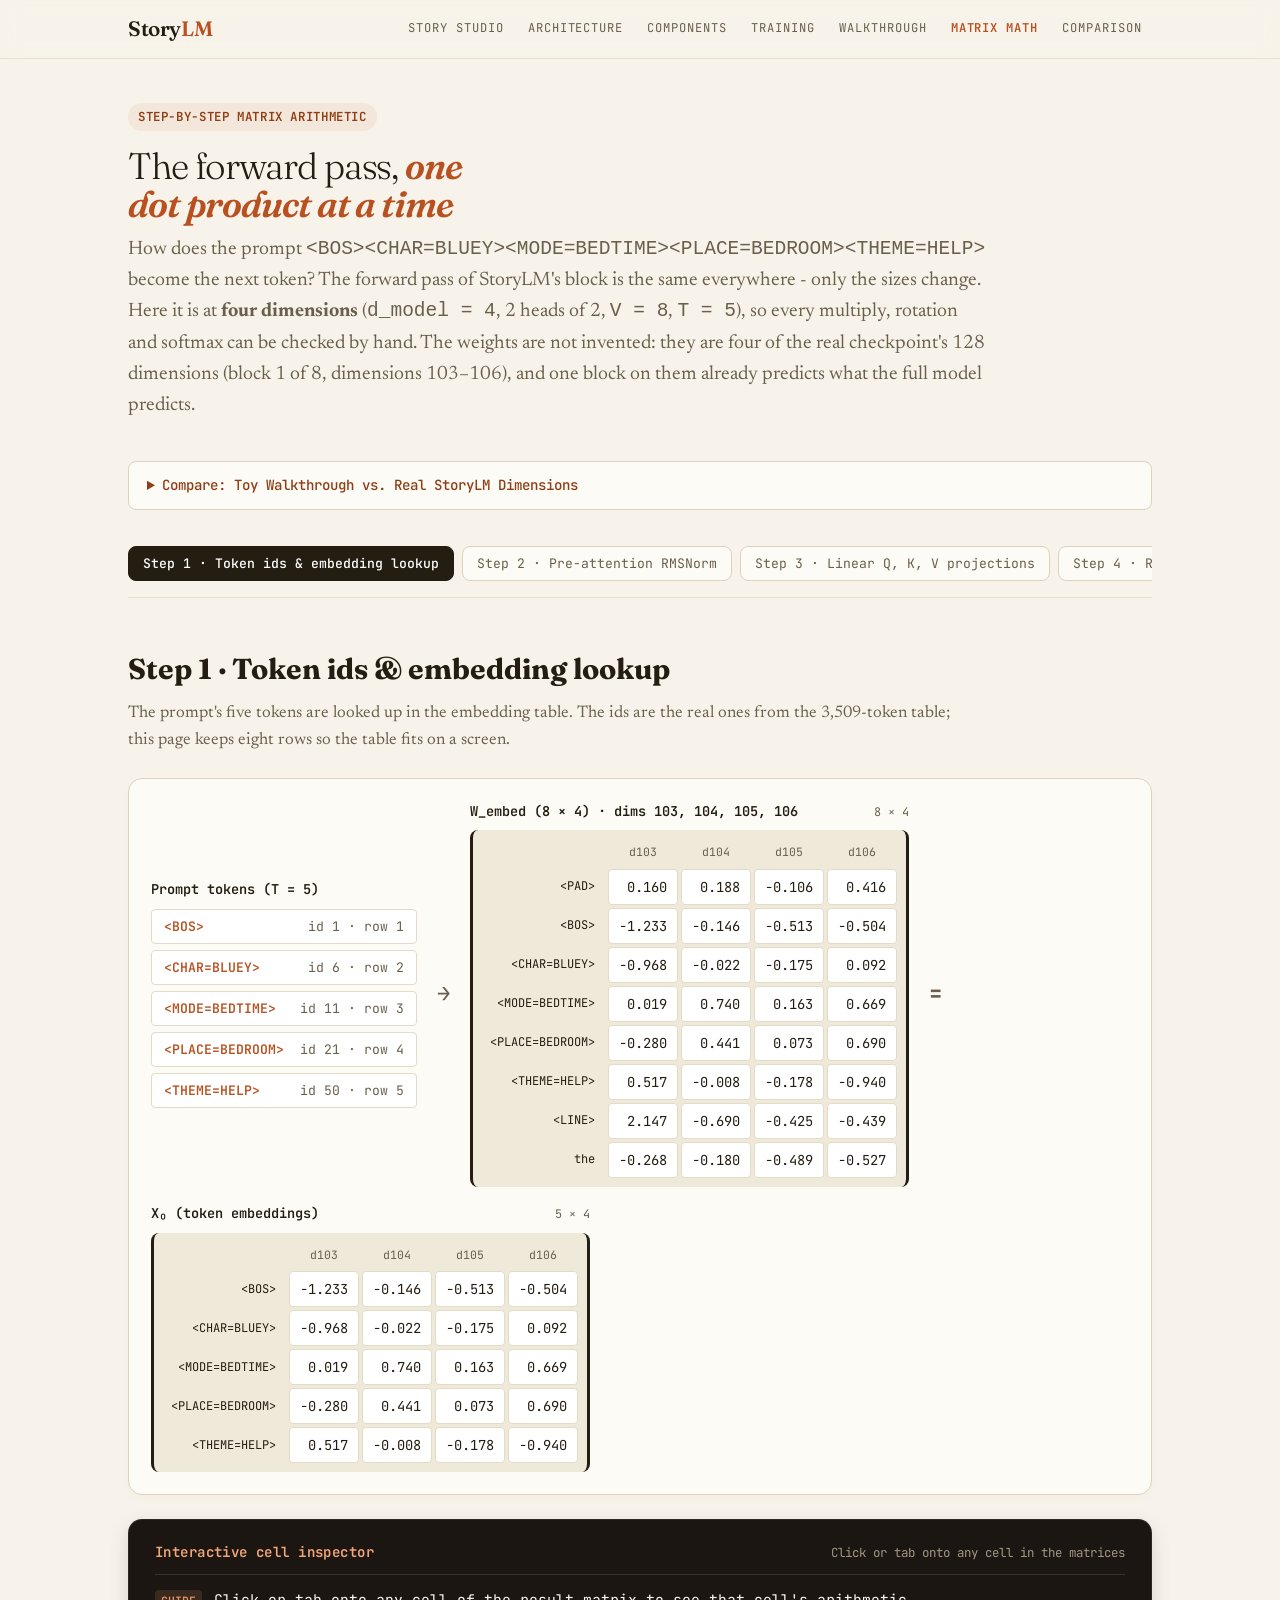
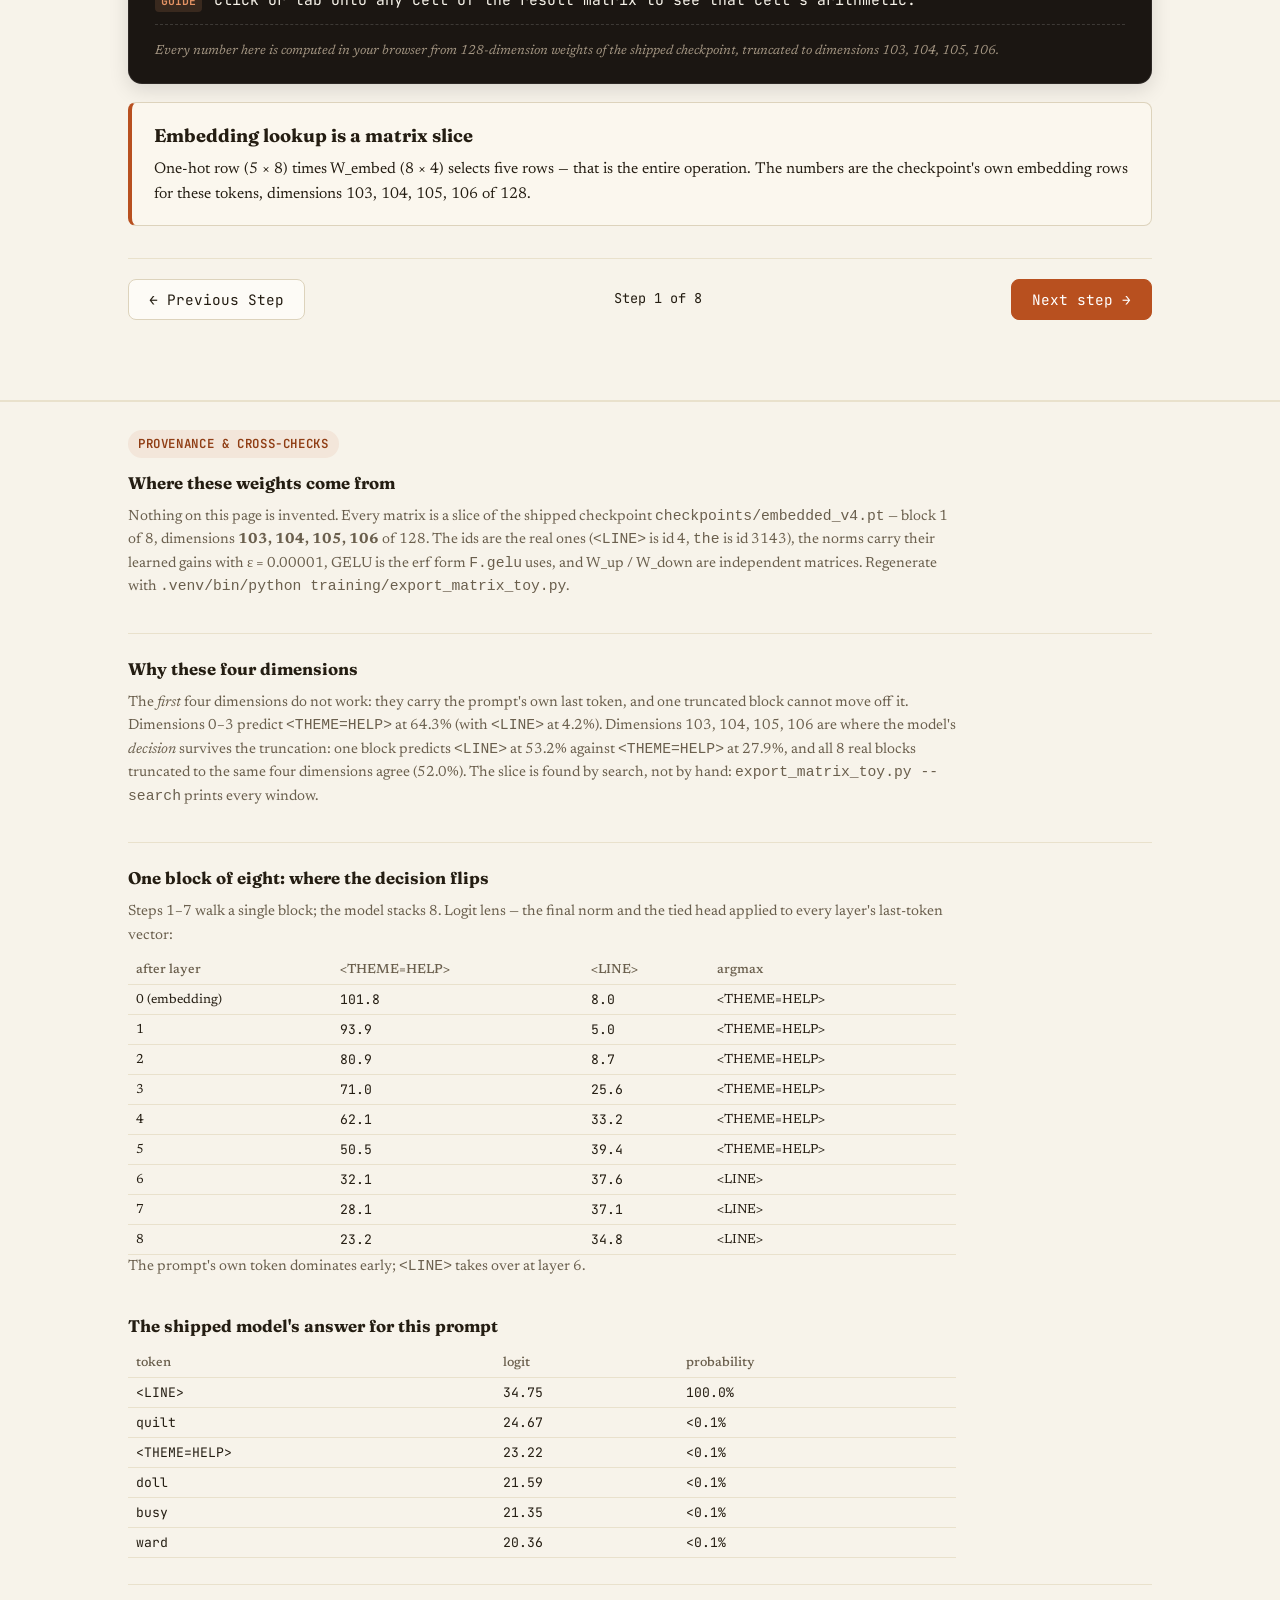
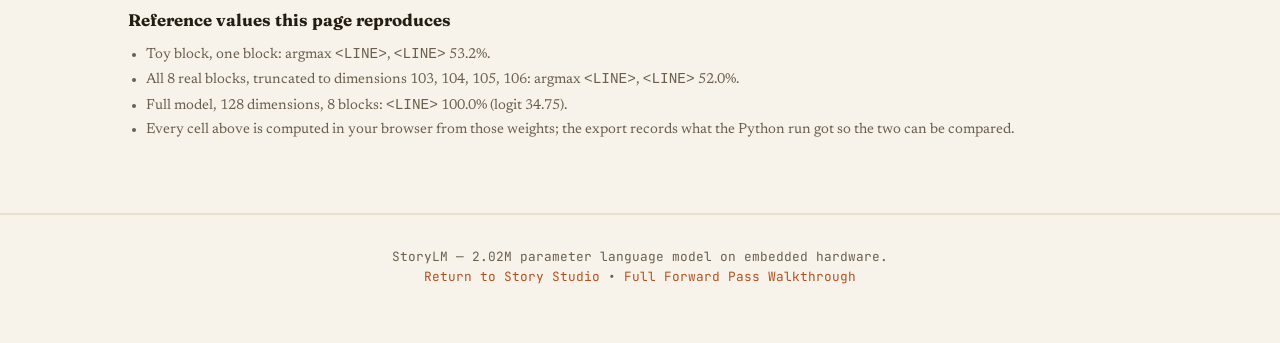
==== commit 89a05fac: "Matrix walkthrough: stack the provenance blocks in one column, inside the container The provenance b" ====
--- a/web/matrix_walkthrough.html
+++ b/web/matrix_walkthrough.html
@@ -204,9 +204,15 @@
     }
 
     /* Interactive highlights */
+    table.matrix-table tr.is-query td { background: rgba(184, 80, 31, 0.22) !important; border-color: var(--highlight-cell) !important; }
+    table.matrix-table tr.is-key td { background: rgba(49, 89, 143, 0.22) !important; border-color: #31598f !important; }
     table.matrix-table tr.highlighted-row td {
       background: var(--highlight-row) !important;
       border-color: var(--accent) !important;
+    }
+    table.matrix-table td.linked-cell {
+      outline: 2px dashed var(--accent-cyan);
+      outline-offset: -2px;
     }
     table.matrix-table td.highlighted-col {
       background: var(--highlight-col) !important;
@@ -235,6 +241,21 @@
     }
 
     /* Inspector Card */
+    /* The panel is text you should be able to select and copy. */
+    .inspector-card, .inspector-steps, .inspector-eval, .inspector-hint, .calc-math {
+      user-select: text;
+      -webkit-user-select: text;
+    }
+    /* Values that came out of a matrix are chipped so it is obvious what is being
+       referred to (and they match the row tint of the matrix they came from). */
+    .calc-math .v {
+      padding: 0 4px;
+      border-radius: 3px;
+      background: rgba(255, 255, 255, 0.10);
+      font-weight: 600;
+    }
+    .calc-math .v.q { color: #f2a679; background: rgba(184, 80, 31, 0.25); }
+    .calc-math .v.k { color: #9cc7ff; background: rgba(49, 89, 143, 0.30); }
     .inspector-card {
       background: #1b1612;
       color: #ede5d8;
@@ -403,10 +424,20 @@
     .chip-pct { opacity: 0.85; }
     /* provenance block */
     #provenance { padding: 28px 0 70px; border-top: 1px solid var(--line-soft); }
-    .prov-grid { display: grid; grid-template-columns: repeat(auto-fit, minmax(260px, 1fr)); gap: 22px; }
+    /* One block per row: side-by-side columns squeezed the prose into narrow
+       ribbons on a desktop and left the rest of the width empty. */
+    /* minmax(0, 1fr) + min-width: 0 lets the blocks shrink on a phone: without it a
+       grid item keeps its content's minimum width and a wide table pushes the page
+       sideways instead of scrolling inside .table-scroll. */
+    .prov-grid, .prov-refs { display: grid; grid-template-columns: minmax(0, 1fr); gap: 26px; }
+    .prov-grid > div, .prov-refs > div { min-width: 0; }
     .prov-grid h3, .prov-refs h3 { font-family: var(--font-display); font-size: 1.05rem; margin: 0 0 8px; }
-    .prov-grid p, .prov-refs p { color: var(--muted); font-size: 0.92rem; line-height: 1.6; margin: 0 0 8px; }
-    .prov-refs { display: grid; grid-template-columns: repeat(auto-fit, minmax(260px, 1fr)); gap: 22px; margin-top: 24px; }
+    .prov-grid p, .prov-refs p { color: var(--muted); font-size: 0.92rem; line-height: 1.6; margin: 0 0 8px; max-width: 92ch; }
+    .table-scroll { max-width: 92ch; }
+    /* a hairline between the stacked blocks, so they read as separate entries */
+    .prov-grid > div, .prov-refs > div { padding-top: 22px; border-top: 1px solid var(--line-soft); }
+    .prov-grid > div:first-child, .prov-refs > div:first-child { padding-top: 0; border-top: none; }
+    .prov-refs { margin-top: 26px; }
     table.lens-table { width: 100%; border-collapse: collapse; font-size: 0.82rem; }
     table.lens-table th, table.lens-table td { text-align: left; padding: 4px 8px; border-bottom: 1px solid var(--line-soft); }
     table.lens-table th { color: var(--muted); font-weight: 500; }
@@ -571,9 +602,9 @@
     </section>
 
     <section id="provenance">
-      <div class="container" id="provenanceBody">
+      <div class="container">
         <span class="badge">Provenance &amp; cross-checks</span>
-        <div id="provenance"></div>
+        <div id="provenanceBody"></div>
       </div>
     </section>
 
@@ -617,7 +648,10 @@
       const DIMS = T.dims;
 
       // ---------- formatting ----------
-      const num = (v, digits) => (Math.abs(v) < 5e-7 ? 0 : v).toFixed(digits);
+      const num = (v, digits) => {
+        const x = Number(v);
+        return (Math.abs(x) < 5e-7 ? 0 : x).toFixed(digits);
+      };
       const pct = (p) => (p >= 0.99995 ? "≈100%" : p < 0.0005 ? "<0.1%" : (p * 100).toFixed(1) + "%");
       // tokens like <BOS> must never be parsed as HTML
       const esc = (s) => String(s).replace(/&/g, "&amp;").replace(/</g, "&lt;").replace(/>/g, "&gt;");
@@ -723,8 +757,8 @@
 
       // ---------- inspector plumbing ----------
       function clearHighlights() {
-        document.querySelectorAll(".highlighted-row, .highlighted-col, .active-cell")
-          .forEach((el) => el.classList.remove("highlighted-row", "highlighted-col", "active-cell"));
+        document.querySelectorAll(".highlighted-row, .highlighted-col, .active-cell, .linked-cell, .is-query, .is-key")
+          .forEach((el) => el.classList.remove("highlighted-row", "highlighted-col", "active-cell", "linked-cell", "is-query", "is-key"));
       }
       const mark = (id, cls) => { const el = byId(id); if (el) el.classList.add(cls); };
       const tagRow = (tag, html) => `<div class="calc-row"><span class="calc-tag">${tag}</span><span class="calc-math">${html}</span></div>`;
@@ -739,6 +773,20 @@
       // was copied from (row index and embedding row are different numbers — the
       // prompt's tokens live on rows 1-5 of the table while X₀ counts 0-4), and a
       // cell of the table itself describes that row.
+      // The Σ column: the same row of weights, added instead of multiplied.
+      function inspectRowSum(m, row) {
+        clearHighlights();
+        const total = m.sigma(m.data[row]);
+        mark(`row_${m.id}_${row}`, "highlighted-row");
+        mark(`cell_${m.id}_sigma_${row}`, "active-cell");
+        showInspect(`Row sum (${m.label}, row ${row})`,
+          tagRow("Add the row", m.data[row].map((v, c) => num(v, 4)).join(" + "))
+          + tagRow("Total", `<strong>${num(total, 6)}</strong>`)
+          + tagRow("Shown as", `the Σ cell prints it to three decimals: <strong>${num(total, 3)}</strong>`),
+          `= ${num(total, 3)}`,
+          m.sigmaNote || "Computed from the unrounded weights, so this is the row's true total even though the cells beside it are rounded for display.");
+      }
+
       // For matrices that are an input to a step: no operation to show, so describe the cell.
       function inspectPlainCell(m, row, col, value) {
         clearHighlights();
@@ -781,37 +829,51 @@
           `Row ${p.row} of W_embed is highlighted — that is the row X₀'s row ${row} was copied from.`);
       }
 
-      function inspectNorm(row, col, ids, src, gain, labels) {
+      function inspectNorm(row, col, ids, src, gain, labels, origin = "") {
         clearHighlights();
         let ss = 0;
         for (const v of src[row]) ss += v * v;
         const ms = ss / src[row].length;
         const r = Math.sqrt(ms + EPS);
         const scaled = src[row][col] / r;
+        const dispRow = ids.dispRow === undefined ? row : ids.dispRow;
         mark(`row_${ids.src}_${row}`, "highlighted-row");
-        mark(`cell_${ids.cell}_${row}_${col}`, "active-cell");
+        mark(`cell_${ids.cell}_${dispRow}_${col}`, "active-cell");
+        if (ids.gain) mark(`cell_${ids.gain}_0_${col}`, "linked-cell");
+        const labelsOf = ids.srcCols ? ids.srcCols.map((l) => l) : DIMS.map((d) => `d${d}`);
         showInspect(`RMSNorm: ${PROMPT[row].token} (row ${row}, dimension ${DIMS[col]})`,
-          tagRow("1 · Sum of squares", `(${src[row].map((v) => num(v, 3) + "²").join(" + ")}) = ${num(ss, 4)}`)
+          tagRow("0 · Source row", `${labels[0]}[${row}] = ${src[row].map((v, i) => `<span class="v">${num(v, 4)}</span> <span class="muted-small">(${labelsOf[i]})</span>`).join(", ")} — the highlighted row of ${labels[0]} above`)
+          + tagRow("1 · Sum of squares", `(${src[row].map((v) => num(v, 4) + "²").join(" + ")}) = ${num(ss, 4)}`)
           + tagRow("2 · Mean square", `${num(ss, 4)} / ${src[row].length} = ${num(ms, 4)}`)
           + tagRow("3 · RMS", `√(${num(ms, 4)} + ε), ε = ${EPS} → ${num(r, 4)}`)
-          + tagRow("4 · Normalise", `${num(src[row][col], 3)} / ${num(r, 4)} = ${num(scaled, 4)}`)
-          + tagRow("5 · Learned gain", `× ${num(gain[col], 3)} = <strong>${num(scaled * gain[col], 4)}</strong>`),
+          + tagRow("4 · Normalise", `${num(src[row][col], 4)} / ${num(r, 4)} = ${num(scaled, 4)}`)
+          + tagRow("5 · Learned gain", `× ${num(gain[col], 4)}${ids.gain ? " (dashed in the gain row above)" : ""} = <strong>${num(scaled * gain[col], 4)}</strong>`),
           `= ${num(scaled * gain[col], 4)}`,
-          `${labels[0]} → ${labels[1]}: divide by the root mean square, then scale by the layer's learned gain (nn.RMSNorm, ε = ${EPS}).`);
-      }
-
-      function inspectDot(row, col, ids, A, B, out, labelOut, labelB) {
+          `${labels[0]} → ${labels[1]}: divide by the root mean square, then scale by the layer's learned gain (nn.RMSNorm, ε = ${EPS}).${origin ? " " + origin : ""}`);
+      }
+
+      // A linear layer stores its weight as [out, in], so output column `col` is the
+      // dot product of the input row with ROW `col` of the weight matrix — that is
+      // the `x @ Wᵀ` the model actually computes. Summing with the wrong orientation
+      // is exactly what makes an inspector disagree with the matrix it explains.
+      function inspectDot(row, col, ids, A, Wmat, out, labelOut, labelW) {
         clearHighlights();
         mark(`row_${ids.row}_${row}`, "highlighted-row");
-        B.forEach((_, i) => mark(`cell_${ids.col}_${i}_${col}`, "highlighted-col"));
+        mark(`row_${ids.col}_${col}`, "highlighted-row");
         mark(`cell_${ids.cell}_${row}_${col}`, "active-cell");
         let sum = 0;
-        for (let k = 0; k < A[row].length; k++) sum += A[row][k] * B[k][col];
+        // activations to 3 decimals, weights to 4: the weights are ~0.02, and three
+        // decimals there would not add back up to the sum by hand
+        const terms = A[row].map((v, k) => {
+          sum += v * Wmat[col][k];
+          return `${num(v, 3)}×${num(Wmat[col][k], 4)}`;
+        });
         showInspect(`${labelOut} (row ${row}, column ${col})`,
-          tagRow("Dot product", A[row].map((v, k) => `${num(v, 3)}×${num(B[k][col], 3)}`).join(" + "))
-          + tagRow("Sum", `<strong>${num(sum, 4)}</strong>`),
+          tagRow("Dot product", terms.join(" + "))
+          + tagRow("Sum", `<strong>${num(sum, 4)}</strong>`)
+          + tagRow("Stored in the matrix", `kept to three decimals: <strong>${num(out, 3)}</strong>`),
           `= ${num(out, 3)}`,
-          `${A[row].length}-term dot product: one row of the left matrix times one column of ${labelB}.`);
+          `Row ${row} of the input times row ${col} of ${labelW} (weights are stored [out, in], so the layer computes x @ ${labelW}ᵀ). Both rows are highlighted above.`);
       }
 
       function inspectRope(row, col, ids) {
@@ -834,70 +896,123 @@
           `Both heads rotate: head ${head + 1} owns dimensions ${head * HD}–${head * HD + HD - 1}, rotated in pairs. With head_dim ${HD} the single frequency is ${num(INV_FREQ[0], 4)} rad/token (${num(INV_FREQ[0] * 180 / Math.PI, 1)}°); the real head_dim 16 rotates 8 pairs per head, from ${num(1, 4)} down to ${num(1 / Math.pow(10000, 14 / 16), 4)} (storylm/model.py:32).`);
       }
 
+      const chip = (cls, v, digits = 3) => `<span class="v ${cls}">${num(v, digits)}</span>`;
+      const qrow = (head, row) => QROPE[row].slice(head * HD, head * HD + HD);
+      const krow = (head, row) => KROPE[row].slice(head * HD, head * HD + HD);
+
       function inspectAttention(head, row, col, ids) {
         clearHighlights();
         const hd = HEADDETAIL[head];
-        mark(`cell_${ids.cell}_${row}_${col}`, "active-cell");
+        // the query row and the key row this score was built from
+        mark(`row_Qhead_${row}`, "highlighted-row");
+        mark(`row_Qhead_${row}`, "is-query");
+        mark(`row_Khead_${col}`, "highlighted-row");
+        mark(`row_Khead_${col}`, "is-key");
+        mark(`cell_${ids.score}_${row}_${col}`, "active-cell");
+        if (col <= row) mark(`cell_${ids.attn}_${row}_${col}`, "linked-cell");
+
+        const q = qrow(head, row), k = krow(head, col);
+        let dot = 0;
+        const terms = q.map((v, d) => { dot += v * k[d]; return `${chip("q", v)}×${chip("k", k[d])}`; });
+        const scaled = dot / Math.sqrt(HD);
+        const dimList = Array.from({ length: HD }, (_, d) => head * HD + d).join(", ");
+        const headNote = `head ${head + 1} (dims ${dimList})`;
+        const lines =
+          tagRow("1 · Query row", `q${row} = [${q.map((v) => chip("q", v)).join(", ")}] — row ${row} of Q_head (${headNote})`)
+          + tagRow("2 · Key row", `k${col} = [${k.map((v) => chip("k", v)).join(", ")}] — row ${col} of K_head`)
+          + tagRow("3 · Dot product", `q${row} · k${col} = ${terms.join(" + ")} = <strong>${num(dot, 4)}</strong>`)
+          + tagRow("4 · Scale", `${num(dot, 4)} / √${HD} = ${num(dot, 4)} / ${num(Math.sqrt(HD), 6)} = <strong>${num(scaled, 4)}</strong> ← the cell in “Scores”`);
+
         if (col > row) {
           showInspect(`Causal mask: ${PROMPT[row].token} → ${PROMPT[col].token}`,
-            tagRow("Rule", `Column ${col} is in the future of row ${row}: before the softmax the score is set to −∞.`)
-            + tagRow("Softmax", `exp(−∞) = 0 → weight <strong>0.000</strong>`),
-            "= 0.000", "An autoregressive model cannot attend to tokens it has not produced yet.");
+            lines
+            + tagRow("5 · Mask", `column ${col} is in the future of row ${row}, so this score is replaced by −∞ before the softmax`)
+            + tagRow("6 · Softmax", `exp(−∞) = 0 → weight <strong>0.000</strong>`),
+            "= 0.000",
+            `The score exists (${num(scaled, 4)}) but is discarded: an autoregressive model cannot attend to tokens it has not produced yet. The Q row and K row are highlighted above.`);
           return;
         }
         showInspect(`Attention weight, head ${head + 1}: ${PROMPT[row].token} → ${PROMPT[col].token}`,
-          tagRow("1 · Raw score", `(q${row} · k${col}) / √${HD} = <strong>${num(hd.rows[row].raw[col], 4)}</strong>`)
-          + tagRow("2 · Exponent", `exp(${num(hd.rows[row].raw[col], 4)} − ${num(hd.rows[row].max, 4)}) = ${num(hd.rows[row].exps[col], 4)}`)
-          + tagRow("3 · Softmax", `${num(hd.rows[row].exps[col], 4)} / ${num(hd.rows[row].sum, 4)} = <strong>${num(hd.probs[row][col], 4)}</strong>`),
+          lines
+          + tagRow("5 · Exponent", `exp(${num(scaled, 4)} − ${num(hd.rows[row].max, 4)}) = ${num(hd.rows[row].exps[col], 4)}`)
+          + tagRow("6 · Softmax", `${num(hd.rows[row].exps[col], 4)} / ${num(hd.rows[row].sum, 4)} = <strong>${num(hd.probs[row][col], 4)}</strong>`),
           `= ${num(hd.probs[row][col], 4)} (${pct(hd.probs[row][col])})`,
-          `Head ${head + 1} normalises this row itself: the five weights sum to 1, shown unrounded in the Σ column. Each head runs its own softmax.`);
+          `Row ${row} of Q_head and row ${col} of K_head are highlighted, and the matching cells in “Scores” (${num(scaled, 3)}) and “A” (${num(hd.probs[row][col], 4)}) are marked. Each head normalises its own row: the five weights sum to 1, shown unrounded in the Σ column.`);
       }
 
       function inspectContext(head, row, col, ids) {
         clearHighlights();
         const hd = HEADDETAIL[head];
+        mark(`row_${ids.attn}_${row}`, "highlighted-row");
+        for (let k = 0; k < PROMPT.length; k++) mark(`cell_${ids.value}_${k}_${col}`, "highlighted-col");
         mark(`cell_${ids.cell}_${row}_${col}`, "active-cell");
         let sum = 0;
-        for (let k = 0; k < PROMPT.length; k++) sum += hd.probs[row][k] * Vm[k][head * HD + col];
+        const terms = hd.probs[row].map((a, k) => {
+          sum += a * Vm[k][head * HD + col];
+          return `${num(a, 4)}×${num(Vm[k][head * HD + col], 3)}`;
+        });
         showInspect(`Context, head ${head + 1}: ${PROMPT[row].token}, dimension ${head * HD + col}`,
-          tagRow("Weighted sum", hd.probs[row].map((a, k) => `${num(a, 4)}×${num(Vm[k][head * HD + col], 3)}`).join(" + "))
+          tagRow("Weights", `row ${row} of A gives ${hd.probs[row].map((a) => chip("", a, 4)).join(" ")}`)
+          + tagRow("Values", `column ${col} of V_head gives ${Vm.map((_, k) => chip("v", Vm[k][head * HD + col])).join(" ")}`)
+          + tagRow("Weighted sum", terms.join(" + "))
           + tagRow("Result", `<strong>${num(sum, 4)}</strong>`),
           `= ${num(sum, 4)}`,
-          "Each head produces 2 of the block's 4 dimensions; the two contexts are concatenated into the 5 × 4 matrix used in step 6.");
-      }
-
-      function inspectResidual(row, col, ids, A, B, out, labelOut, labelA, labelB) {
+          `Row ${row} of A and column ${col} of V_head are highlighted: the context is a weighted average of the five value rows. Each head contributes 2 of the block's 4 dimensions; the two contexts are concatenated for step 6.`);
+      }
+
+      function inspectResidual(row, col, ids, A, B, out, labelOut, labelA, labelB, origin = "") {
         clearHighlights();
+        if (ids.a) mark(`cell_${ids.a}_${row}_${col}`, "linked-cell");
+        if (ids.b) mark(`cell_${ids.b}_${row}_${col}`, "linked-cell");
         mark(`cell_${ids.cell}_${row}_${col}`, "active-cell");
         showInspect(`${labelOut} (row ${row}, dimension ${DIMS[col]})`,
-          tagRow(labelA, num(A[row][col], 4))
-          + tagRow(labelB, num(B[row][col], 4))
+          tagRow(labelA, `<span class="v">${num(A[row][col], 4)}</span> — this cell, dashed in ${labelA}`)
+          + tagRow(labelB, `<span class="v">${num(B[row][col], 4)}</span> — this cell, dashed in ${labelB}`)
           + tagRow("Sum", `<strong>${num(out[row][col], 4)}</strong>`),
           `= ${num(out[row][col], 4)}`,
-          "The residual stream keeps the earlier representation and adds this block's contribution.");
+          `The residual stream keeps the earlier representation and adds this block's contribution.${origin ? " " + origin : ""}`);
       }
 
       function inspectGelu(row, col, ids) {
         clearHighlights();
+        if (ids.src) mark(`cell_${ids.src}_${row}_${col}`, "linked-cell");
+        mark(`row_Wup_${col}`, "highlighted-row");
         mark(`cell_${ids.cell}_${row}_${col}`, "active-cell");
-        showInspect(`GELU: ${PROMPT[row].token} (row ${row}, hidden ${col})`,
-          tagRow("Input", `x = ${num(UPPRE[row][col], 4)}`)
-          + tagRow("GELU", `0.5 · x · (1 + erf(x/√2)) — erf to 1.5e-7`)
-          + tagRow("Result", `<strong>${num(GELUED[row][col], 4)}</strong>`),
+        showInspect(`GELU: ${PROMPT[row].token} (row ${row}), hidden feature h${col}`,
+          tagRow("0 · Where x comes from", `the expansion cell ${ids.src ? `<span class="v">${num(UPPRE[row][col], 4)}</span> (dashed)` : `${num(UPPRE[row][col], 4)}`} = row ${row} of X₁,norm · row ${col} of W_up (highlighted)`)
+          + tagRow("1 · Input", `x = ${num(UPPRE[row][col], 4)}`)
+          + tagRow("2 · GELU", `0.5 · x · (1 + erf(x/√2)) — erf to 1.5e-7`)
+          + tagRow("3 · Result", `<strong>${num(GELUED[row][col], 4)}</strong>`),
           `= ${num(GELUED[row][col], 4)}`,
-          "storylm/model.py calls F.gelu, which is this erf form — not the tanh approximation.");
+          `storylm/model.py calls F.gelu, which is this erf form — not the tanh approximation. Feature h${col} is produced by row ${col} of W_up; click any cell of the expansion matrix to see that dot product.`);
       }
 
       function inspectLogit(col, ids) {
         clearHighlights();
+        if (ids.embed) mark(`row_${ids.embed}_${col}`, "highlighted-row");
         mark(`cell_${ids.cell}_0_${col}`, "active-cell");
+        let dot = 0;
+        const terms = LAST.map((v, d) => { dot += v * W.embed[col][d]; return `${num(v, 3)}×${num(W.embed[col][d], 3)}`; });
         showInspect(`Logit: ${TOKENS[col]} (id ${IDS[col]})`,
-          tagRow("Tied head", LAST.map((v, d) => `${num(v, 3)}×${num(W.embed[col][d], 3)}`).join(" + "))
-          + tagRow("Logit", `<strong>${num(LOGITS[col], 4)}</strong>`)
-          + tagRow("Softmax", `exp(${num(LOGITS[col], 4)} − ${num(NEXT.max, 4)}) / ${num(NEXT.sum, 4)} = ${num(PROBS[col], 4)}`),
-          `= ${num(PROBS[col], 4)} (${pct(PROBS[col])})`,
-          col === WIN_INDEX ? `Highest of the eight: this toy block predicts ${TOKENS[col]}.`
-                            : `A lower-scoring alternative (${pct(PROBS[col])}).`);
+          tagRow("0 · Where the row comes from", `the head reuses W_embed, so column ${col} of the logit vector is the dot product with <em>row ${col}</em> of W_embed — the row highlighted above (token <code>${esc(TOKENS[col])}</code>, id ${IDS[col]})`)
+          + tagRow("1 · Dot product", `x₄,norm · W_embed[${col}] = ${terms.join(" + ")}`)
+          + tagRow("2 · Logit", `<strong>${num(dot, 4)}</strong>${Math.abs(dot - LOGITS[col]) > 1e-9 ? ` (matrix: ${num(LOGITS[col], 4)})` : ""}`),
+          `= ${num(LOGITS[col], 4)}`,
+          `One logit per token, no separate output matrix: the tied head means the same 8 × 4 table is read as input rows and as output columns.${col === WIN_INDEX ? ` Highest of the eight — this toy block predicts ${TOKENS[col]}.` : ` A lower-scoring alternative (${pct(PROBS[col])}).`} Click the logit cell in the “probabilities” row to see the softmax step.`);
+      }
+
+      // Softmax gets its own panel: logits -> exp(logit - max) -> normalise
+      function inspectSoftmax(col, ids) {
+        clearHighlights();
+        mark(`cell_${ids.logits}_0_${col}`, "linked-cell");
+        mark(`cell_${ids.probs}_0_${col}`, "active-cell");
+        showInspect(`Softmax: ${TOKENS[col]} (id ${IDS[col]})`,
+          tagRow("1 · Logit", `row ${col} of the logit vector = <span class="v">${num(LOGITS[col], 4)}</span> (dashed in “logits”)`)
+          + tagRow("2 · Shift", `logit − max = ${num(LOGITS[col], 4)} − ${num(NEXT.max, 4)} = ${num(LOGITS[col] - NEXT.max, 4)}`)
+          + tagRow("3 · Exponent", `exp(${num(LOGITS[col] - NEXT.max, 4)}) = ${num(NEXT.exps[col], 6)}`)
+          + tagRow("4 · Normalise", `${num(NEXT.exps[col], 6)} / ${num(NEXT.sum, 6)} = <strong>${num(PROBS[col], 6)}</strong>`),
+          `= ${num(PROBS[col], 6)} (${pct(PROBS[col])})`,
+          `Subtracting the row maximum first keeps the exponentials in range; it cancels out in the ratio, so the probabilities are unchanged. The eight probabilities total 1.000 — the Σ column checks it.`);
       }
 
       // ---------- rendering ----------
@@ -980,7 +1095,12 @@
           if (m.sigma) {
             const td = document.createElement("td");
             td.className = "sigma-cell";
+            td.id = `cell_${m.id}_sigma_${r}`;
+            td.tabIndex = 0;
             td.textContent = num(m.sigma(row), 3);
+            const explain = () => inspectRowSum(m, r);
+            td.addEventListener("focus", explain);
+            td.addEventListener("click", explain);
             tr.append(td);
           }
           tbody.append(tr);
@@ -990,22 +1110,27 @@
         return box;
       }
 
-      function setBoard(items) {
+      // `rows` is a list of items, or a list of rows of items when a step needs two
+      // lines (step 5 shows the operands and the softmax separately).
+      function setBoard(rows) {
         const board = byId("calcBoard");
         board.innerHTML = "";
-        const op = document.createElement("div");
-        op.className = "matrix-operation";
-        items.forEach((item) => {
-          if (item.symbol) {
-            const s = document.createElement("div");
-            s.className = "op-symbol";
-            s.textContent = item.symbol;
-            op.append(s);
-            return;
-          }
-          op.append(matrixBox(item));
+        const lines = Array.isArray(rows[0]) ? rows : [rows];
+        lines.forEach((items) => {
+          const op = document.createElement("div");
+          op.className = "matrix-operation";
+          items.forEach((item) => {
+            if (item.symbol) {
+              const sym = document.createElement("div");
+              sym.className = "op-symbol";
+              sym.textContent = item.symbol;
+              op.append(sym);
+              return;
+            }
+            op.append(matrixBox(item));
+          });
+          board.append(op);
         });
-        board.append(op);
       }
 
       const TOKEN = (i) => PROMPT[i].token;
@@ -1039,7 +1164,8 @@
           { symbol: "→ RMSNorm →" },
           { label: "X₀,norm", shape: "5 × 4", data: X0NORM, rowLabels: PROMPT.map((p) => p.token), colLabels: DIMLABEL("d"),
             id: "X0norm", digits: 3,
-            inspect: (r, c) => inspectNorm(r, c, { src: "X0raw", cell: "X0norm" }, X0, W.norm_attn, ["X₀", "X₀,norm"]) },
+            inspect: (r, c) => inspectNorm(r, c, { src: "X0raw", cell: "X0norm" }, X0, W.norm_attn, ["X₀", "X₀,norm"],
+              "X₀ is the embedding lookup from step 1 — the same row is highlighted there.") },
         ]),
         "RMSNorm: no mean subtraction",
         `LayerNorm centres by the mean and scales by the standard deviation; RMSNorm only divides by √(mean(x²) + ε) and then multiplies by a learned gain per dimension. The gain here is ${num(W.norm_attn[0], 3)} … ${num(W.norm_attn[3], 3)} and ε = ${EPS}, exactly as <code>nn.RMSNorm</code> is configured in storylm/model.py.`);
@@ -1055,7 +1181,7 @@
           return setBoard([
             { label: "X₀,norm", shape: "5 × 4", data: X0NORM, rowLabels: PROMPT.map((p) => p.token), colLabels: DIMLABEL("d"), id: "A", digits: 3 },
             { symbol: "×" },
-            { label: `W_${prefix}`, shape: "4 × 4", data: W[prefix], rowLabels: DIMLABEL("d"), colLabels: DIMLABEL(prefix), id: "B", digits: 3 },
+            { label: `W_${prefix}`, shape: "4 × 4", data: W[prefix], rowLabels: DIMLABEL(prefix), colLabels: DIMLABEL("d"), id: "B", digits: 3 },
             { symbol: "=" },
             { label: `${label} = X₀,norm × W_${prefix}`, shape: "5 × 4", data: out, rowLabels: PROMPT.map((p) => p.token),
               colLabels: DIMLABEL(prefix), id: "out", digits: 3,
@@ -1063,7 +1189,7 @@
           ]);
         },
         "Three projections, one per role",
-        `The real block computes all three in one fused 384 × 128 matrix and then splits by head; here they are separate 4 × 4 matrices so each column has a name. Switch the subtab to walk K and V the same way.`);
+        `A linear layer stores its weight as [out, in] — row ${"q"}0 of W_q produces output dimension q0 — so output column <em>c</em> is the dot product of the input row with row <em>c</em> of the weight (<code>x @ Wᵀ</code>). The real block computes all three projections in one fused 384 × 128 matrix and then splits by head; here they are three 4 × 4 matrices so every row has a name. Switch the subtab to walk K and V the same way.`);
 
       step("Step 4 · Rotary position embeddings",
         "Position is injected by rotating each head's dimension pairs by an angle proportional to the token's position — a rotation, not an added vector.",
@@ -1082,76 +1208,152 @@
         "Inside each head: scores, a causal mask, a per-row softmax, and a weighted sum of the values.",
         () => {
           const h = HEADDETAIL[headTab];
+          const cols = Array.from({ length: HD }, (_, d) => headTab * HD + d);
+          const slice = (M) => M.map((row) => row.slice(headTab * HD, headTab * HD + HD));
+          const qh = slice(QROPE), kh = slice(KROPE), vh = slice(Vm);
+          const tokens = PROMPT.map((p) => p.token);
           const masked = h.rows.map((r, i) => r.raw.map((v, j) => (j > i ? 0 : v)));
+          const ids = { score: "S", attn: "Aattn", value: "Vhead" };
           return setBoard([
-            { label: `Scores Q·Kᵀ / √${HD} (head ${headTab + 1}, future masked)`, shape: "5 × 5", data: masked,
-              rowLabels: PROMPT.map((p) => p.token), colLabels: PROMPT.map((p) => p.token), id: "S", digits: 3,
-              inspect: (r, c) => inspectAttention(headTab, r, c, { cell: "S" }) },
-            { symbol: "softmax →" },
-            { label: `A (head ${headTab + 1})`, shape: "5 × 5", data: h.probs, rowLabels: PROMPT.map((p) => p.token),
-              colLabels: PROMPT.map((p) => p.token), id: "Aattn", digits: 3, sigma: (row) => row.reduce((a, b) => a + b, 0),
-              inspect: (r, c) => inspectAttention(headTab, r, c, { cell: "Aattn" }) },
-            { symbol: "× V →" },
-            { label: `Context (head ${headTab + 1})`, shape: "5 × 2", data: h.context, rowLabels: PROMPT.map((p) => p.token),
-              colLabels: [`v${headTab * HD}`, `v${headTab * HD + 1}`], id: "Ohead", digits: 3,
-              inspect: (r, c) => inspectContext(headTab, r, c, { cell: "Ohead" }) },
+            [
+              { label: `Q (head ${headTab + 1})`, shape: `5 × ${HD}`, data: qh, rowLabels: tokens,
+                colLabels: cols.map((d) => `q${d}`), id: "Qhead", digits: 3 },
+              { symbol: "× Kᵀ" },
+              { label: `K (head ${headTab + 1})`, shape: `5 × ${HD}`, data: kh, rowLabels: tokens,
+                colLabels: cols.map((d) => `k${d}`), id: "Khead", digits: 3 },
+              { symbol: `÷ √${HD}, future masked →` },
+              { label: `Scores (head ${headTab + 1})`, shape: "5 × 5", data: masked, rowLabels: tokens,
+                colLabels: tokens, id: "S", digits: 3,
+                inspect: (r, c) => inspectAttention(headTab, r, c, { ...ids, cell: "S" }) },
+            ],
+            [
+              { label: `A = softmax(Scores) (head ${headTab + 1})`, shape: "5 × 5", data: h.probs, rowLabels: tokens,
+                colLabels: tokens, id: "Aattn", digits: 3, sigma: (row) => row.reduce((a, b) => a + b, 0),
+                sigmaNote: "These are the softmax weights of this row: they always total exactly 1 because the softmax divides by their sum. The cells beside them are rounded to three decimals for display.",
+                inspect: (r, c) => inspectAttention(headTab, r, c, { ...ids, cell: "Aattn" }) },
+              { symbol: "×" },
+              { label: `V (head ${headTab + 1})`, shape: `5 × ${HD}`, data: vh, rowLabels: tokens,
+                colLabels: cols.map((d) => `v${d}`), id: "Vhead", digits: 3 },
+              { symbol: "=" },
+              { label: `Context (head ${headTab + 1})`, shape: `5 × ${HD}`, data: h.context, rowLabels: tokens,
+                colLabels: cols.map((d) => `v${d}`), id: "Ohead", digits: 3,
+                inspect: (r, c) => inspectContext(headTab, r, c, { attn: "Aattn", value: "Vhead", cell: "Ohead" }) },
+            ],
           ]);
         },
         "Two heads, two attention patterns",
-        `Each head has its own Q/K/V columns, its own 5 × 5 weights and its own 2-dimensional context; the two contexts are concatenated into the 5 × 4 matrix used next. The Σ column shows each row summing to 1 — the softmax runs per row, per head (the five displayed weights are rounded to three decimals, so the column is what you check sums to 1).`);
+        `The first row shows the head's own Q and K (2 dimensions each), the score <code>q·k / √${HD}</code> with the future positions masked, and the second row turns those scores into weights with a per-row softmax before blending V. Click or tab onto any cell: the panel prints the q and k values it multiplied, and the Q row, K row and matching cells are highlighted. Each head has its own Q/K/V columns, its own 5 × 5 weights and its own 2-dimensional context; the two contexts are concatenated into the 5 × 4 matrix used next. The Σ column shows each row summing to 1 — the five displayed weights are rounded to three decimals, so the Σ column is what you check sums to 1.`);
 
       step("Step 6 · Output projection and residual",
         "The concatenated context is projected back to model width, then added to the block's input.",
         () => setBoard([
           { label: "Context (heads concatenated)", shape: "5 × 4", data: O, rowLabels: PROMPT.map((p) => p.token),
             colLabels: DIMS.map((d) => `v${d}`), id: "Ocat", digits: 3 },
-          { symbol: "× W_proj →" },
+          { symbol: "×" },
+          { label: "W_proj", shape: "4 × 4", data: W.proj, rowLabels: DIMS.map((d) => `y${d}`),
+            colLabels: DIMS.map((d) => `v${d}`), id: "Wproj", digits: 3 },
+          { symbol: "=" },
           { label: "Y_attn", shape: "5 × 4", data: YATTN, rowLabels: PROMPT.map((p) => p.token), colLabels: DIMS.map((d) => `y${d}`),
             id: "Yattn", digits: 3,
             inspect: (r, c) => inspectDot(r, c, { row: "Ocat", col: "Wproj", cell: "Yattn" }, O, W.proj, YATTN[r][c], "Y_attn", "W_proj") },
-          { symbol: "+ X₀ =" },
+          { symbol: "=" },
+          { label: "Then + X₀:", shape: "5 × 4", data: X0, rowLabels: PROMPT.map((p) => p.token), colLabels: DIMLABEL("d"),
+            id: "X0res", digits: 3 },
+          { symbol: "→" },
           { label: "X₁ = X₀ + Y_attn", shape: "5 × 4", data: X1, rowLabels: PROMPT.map((p) => p.token), colLabels: DIMLABEL("d"),
             id: "X1", digits: 3,
-            inspect: (r, c) => inspectResidual(r, c, { cell: "X1" }, X0, YATTN, X1, "X₁", "X₀", "Y_attn") },
+            inspect: (r, c) => inspectResidual(r, c, { cell: "X1", a: "X0res", b: "Yattn" }, X0, YATTN, X1, "X₁", "X₀", "Y_attn",
+              "X₀ is the block's input (step 1's embeddings), Y_attn the projection beside it.") },
         ]),
         "The residual highway",
         `Attention <em>modifies</em> the stream rather than replacing it: X₁ = X₀ + Attention(X₀). In the real model each of the eight blocks does this, which is why the original token identity is still visible in the logit lens after layer 5 (see the note at the bottom).`);
 
       step("Step 7 · Feed-forward network",
         "A second RMSNorm, a 4 → 8 expansion, GELU, an 8 → 4 contraction, and a second residual add.",
-        () => setBoard([
-          { label: "X₁,norm", shape: "5 × 4", data: X1NORM, rowLabels: PROMPT.map((p) => p.token), colLabels: DIMLABEL("d"),
-            id: "X1norm", digits: 3,
-            inspect: (r, c) => inspectNorm(r, c, { src: "X1normsrc", cell: "X1norm" }, X1, W.norm_ffn, ["X₁", "X₁,norm"]) },
-          { symbol: "× W_up → GELU →" },
-          { label: "GELU activations (5 × 8)", shape: "5 × 8", data: GELUED, rowLabels: PROMPT.map((p) => p.token),
-            colLabels: Array.from({ length: 8 }, (_, i) => `h${i}`), id: "GELU", digits: 3,
-            inspect: (r, c) => inspectGelu(r, c, { cell: "GELU" }) },
-          { symbol: "× W_down + X₁ =" },
-          { label: "X₂ (block output)", shape: "5 × 4", data: X2, rowLabels: PROMPT.map((p) => p.token), colLabels: DIMLABEL("d"),
-            id: "X2", digits: 3,
-            inspect: (r, c) => inspectResidual(r, c, { cell: "X2" }, X1, YFFN, X2, "X₂", "X₁", "Y_ffn") },
-        ]),
+        () => {
+          const tokens = PROMPT.map((p) => p.token);
+          const hcols = Array.from({ length: 8 }, (_, i) => `h${i}`);
+          return setBoard([
+            [
+              { label: "X₁ (attention output)", shape: "5 × 4", data: X1, rowLabels: tokens, colLabels: DIMLABEL("d"),
+                id: "X1src", digits: 3 },
+              { symbol: "→ RMSNorm →" },
+              { label: "X₁,norm", shape: "5 × 4", data: X1NORM, rowLabels: tokens, colLabels: DIMLABEL("d"),
+                id: "X1norm", digits: 3,
+                inspect: (r, c) => inspectNorm(r, c, { src: "X1src", cell: "X1norm" }, X1, W.norm_ffn, ["X₁", "X₁,norm"],
+                  "X₁ is the attention block's output from step 6: X₀ plus the projected context, added on the residual stream.") },
+              { symbol: "×" },
+              { label: "W_up (8 × 4)", shape: "8 × 4", data: W.up, rowLabels: hcols, colLabels: DIMLABEL("d"),
+                id: "Wup", digits: 3 },
+              { symbol: "=" },
+              { label: "Expansion (5 × 8, before GELU)", shape: "5 × 8", data: UPPRE, rowLabels: tokens,
+                colLabels: hcols, id: "UP", digits: 3,
+                inspect: (r, c) => inspectDot(r, c, { row: "X1norm", col: "Wup", cell: "UP" }, X1NORM, W.up, UPPRE[r][c], "expansion", "W_up") },
+            ],
+            [
+              { label: "GELU activations (5 × 8)", shape: "5 × 8", data: GELUED, rowLabels: tokens, colLabels: hcols,
+                id: "GELU", digits: 3,
+                inspect: (r, c) => inspectGelu(r, c, { cell: "GELU", src: "UP" }) },
+              { symbol: "×" },
+              { label: "W_down (4 × 8)", shape: "4 × 8", data: W.down, rowLabels: DIMLABEL("d"), colLabels: hcols,
+                id: "Wdown", digits: 3 },
+              { symbol: "=" },
+              { label: "Y_ffn (5 × 4)", shape: "5 × 4", data: YFFN, rowLabels: tokens, colLabels: DIMLABEL("d"),
+                id: "Yffn", digits: 3,
+                inspect: (r, c) => inspectDot(r, c, { row: "GELU", col: "Wdown", cell: "Yffn" }, GELUED, W.down, YFFN[r][c], "Y_ffn", "W_down") },
+              { symbol: "+ X₁ =" },
+              { label: "X₂ (block output)", shape: "5 × 4", data: X2, rowLabels: tokens, colLabels: DIMLABEL("d"),
+                id: "X2", digits: 3,
+                inspect: (r, c) => inspectResidual(r, c, { cell: "X2", a: "X1src", b: "Yffn" }, X1, YFFN, X2, "X₂", "X₁", "Y_ffn",
+                  "X₁ is the same matrix the block started with (shown in the row above), Y_ffn is the down projection beside it.") },
+            ],
+          ]);
+        },
         "Attention mixes tokens; the FFN mixes dimensions",
-        `W_up and W_down are independent matrices, as in the real block (there 128 → 512 → 128; here 4 → 8 → 4, the same shape in a size you can read). This is the last operation of block 1 — blocks 2 to ${REAL.layers} repeat steps 2–7 on X₂.`);
+        `Two rows, in the same order the block computes them: normalise X₁, expand it with <code>W_up</code> (4 → 8) into the pre-GELU activations, apply GELU, contract with <code>W_down</code> (8 → 4) into Y_ffn, then add the block's input back. W_up and W_down are independent matrices, exactly as in the real block (there 128 → 512 → 128; here the same shape in a size you can read) — row <code>h3</code> of W_up is the feature detector the GELU panel refers to. This is the last operation of block 1; blocks 2 to ${REAL.layers} repeat steps 2–7 on X₂.`);
 
       step("Step 8 · Final norm and the tied head",
-        "After the last block, only the final token's vector is scored against the vocabulary. The head reuses W_embed, so every logit is a dot product with a token's own embedding row.",
-        () => setBoard([
-          { label: `Last vector x${PROMPT.length - 1},norm (${PROMPT[PROMPT.length - 1].token})`, shape: "1 × 4", data: [LAST],
-            rowLabels: [PROMPT[PROMPT.length - 1].token], colLabels: DIMLABEL("d"), id: "last", digits: 3 },
-          { symbol: "× W_embedᵀ =" },
-          { label: "Logits (1 × 8)", shape: "1 × 8", data: [LOGITS], rowLabels: ["logits"], colLabels: TOKENS,
-            id: "logits", digits: 3,
-            inspect: (r, c) => inspectLogit(c, { cell: "logits" }) },
-        ]),
+        "After the last block, only the final token's vector is scored against the vocabulary. It is normalised once more by the final norm, then the head reuses W_embed — so each logit is a dot product with a token's own embedding row, and the softmax turns the eight logits into probabilities.",
+        () => {
+          const tokens = PROMPT.map((p) => p.token);
+          const lastToken = tokens[tokens.length - 1];
+          return setBoard([
+            [
+              { label: "X₂ (block output; last row is used)", shape: "5 × 4", data: X2, rowLabels: tokens,
+                colLabels: DIMLABEL("d"), id: "X2out", digits: 3 },
+              { symbol: "→ final RMSNorm →" },
+              { label: "final norm gain (1 × 4)", shape: "1 × 4", data: [W.norm_final], rowLabels: ["gain"],
+                colLabels: DIMLABEL("d"), id: "FINALgain", digits: 3 },
+              { symbol: "=" },
+              { label: `x${PROMPT.length - 1},norm (${lastToken})`, shape: "1 × 4", data: [LAST],
+                rowLabels: [lastToken], colLabels: DIMLABEL("d"), id: "last", digits: 4,
+                inspect: (r, c) => inspectNorm(PROMPT.length - 1, c, { src: "X2out", cell: "last", dispRow: 0, gain: "FINALgain" }, X2, W.norm_final,
+                  [`X₂ row ${PROMPT.length - 1}`, `x${PROMPT.length - 1},norm`],
+                  `The rows of X₂ above the last one are carried along but never scored: sampling reads the final position only. This is block 1's output — the real model applies the final norm after all ${REAL.layers} blocks, and the provenance note below lists the layer-by-layer lens.`) },
+            ],
+            [
+              { label: "W_embed (8 tokens × 4, also the output head)", shape: "8 × 4", data: W.embed,
+                rowLabels: TOKENS, colLabels: DIMLABEL("d"), id: "embed8", digits: 3 },
+              { symbol: "→ each logit = x · one row →" },
+              { label: "Logits (1 × 8)", shape: "1 × 8", data: [LOGITS], rowLabels: ["logits"], colLabels: TOKENS,
+                id: "logits", digits: 3,
+                inspect: (r, c) => inspectLogit(c, { cell: "logits", embed: "embed8" }) },
+              { symbol: "softmax →" },
+              { label: "Probabilities (1 × 8)", shape: "1 × 8", data: [PROBS], rowLabels: ["p"], colLabels: TOKENS,
+                id: "probs", digits: 4, sigma: (row) => row.reduce((a, b) => a + b, 0),
+                sigmaNote: "These are the eight softmax probabilities: they total exactly 1 because each is divided by their own sum. The cells beside it are rounded to four decimals for display.",
+                inspect: (r, c) => inspectSoftmax(c, { logits: "logits", probs: "probs" }) },
+            ],
+          ]);
+        },
         "Softmax, and what the real model predicts",
         `<div class="prob-row">${TOKENS.map((t, i) => `<span class="prob-chip${i === WIN_INDEX ? " is-win" : ""}"><span class="chip-token">${esc(t)}</span><span class="chip-pct">${pct(PROBS[i])}</span></span>`).join("")}</div>
          <p><strong>One block, four dimensions, and the answer is already right.</strong> The toy's argmax is <code>${esc(WINNER)}</code> at ${pct(PROBS[WIN_INDEX])}; the shipped model on all ${REAL.d_model} dimensions and all ${REAL.layers} blocks gives <code>${esc(T.real_model.next_token[0].token)}</code> ${pct(T.real_model.next_token[0].p)} (logit ${num(T.real_model.next_token[0].logit, 2)}). Both agree: after the prompt tags the story starts with a line. The full model needs six of its eight layers to get there — the note below has the layer-by-layer numbers.</p>`);
 
       // ---------- provenance ----------
       function renderProvenance() {
-        const host = byId("provenance");
+        const host = byId("provenanceBody");
+        if (!host) return;
         const toys = T.toy;
         const counter = T.dims_0_4_counterexample;
         const lens = T.real_model.logit_lens;
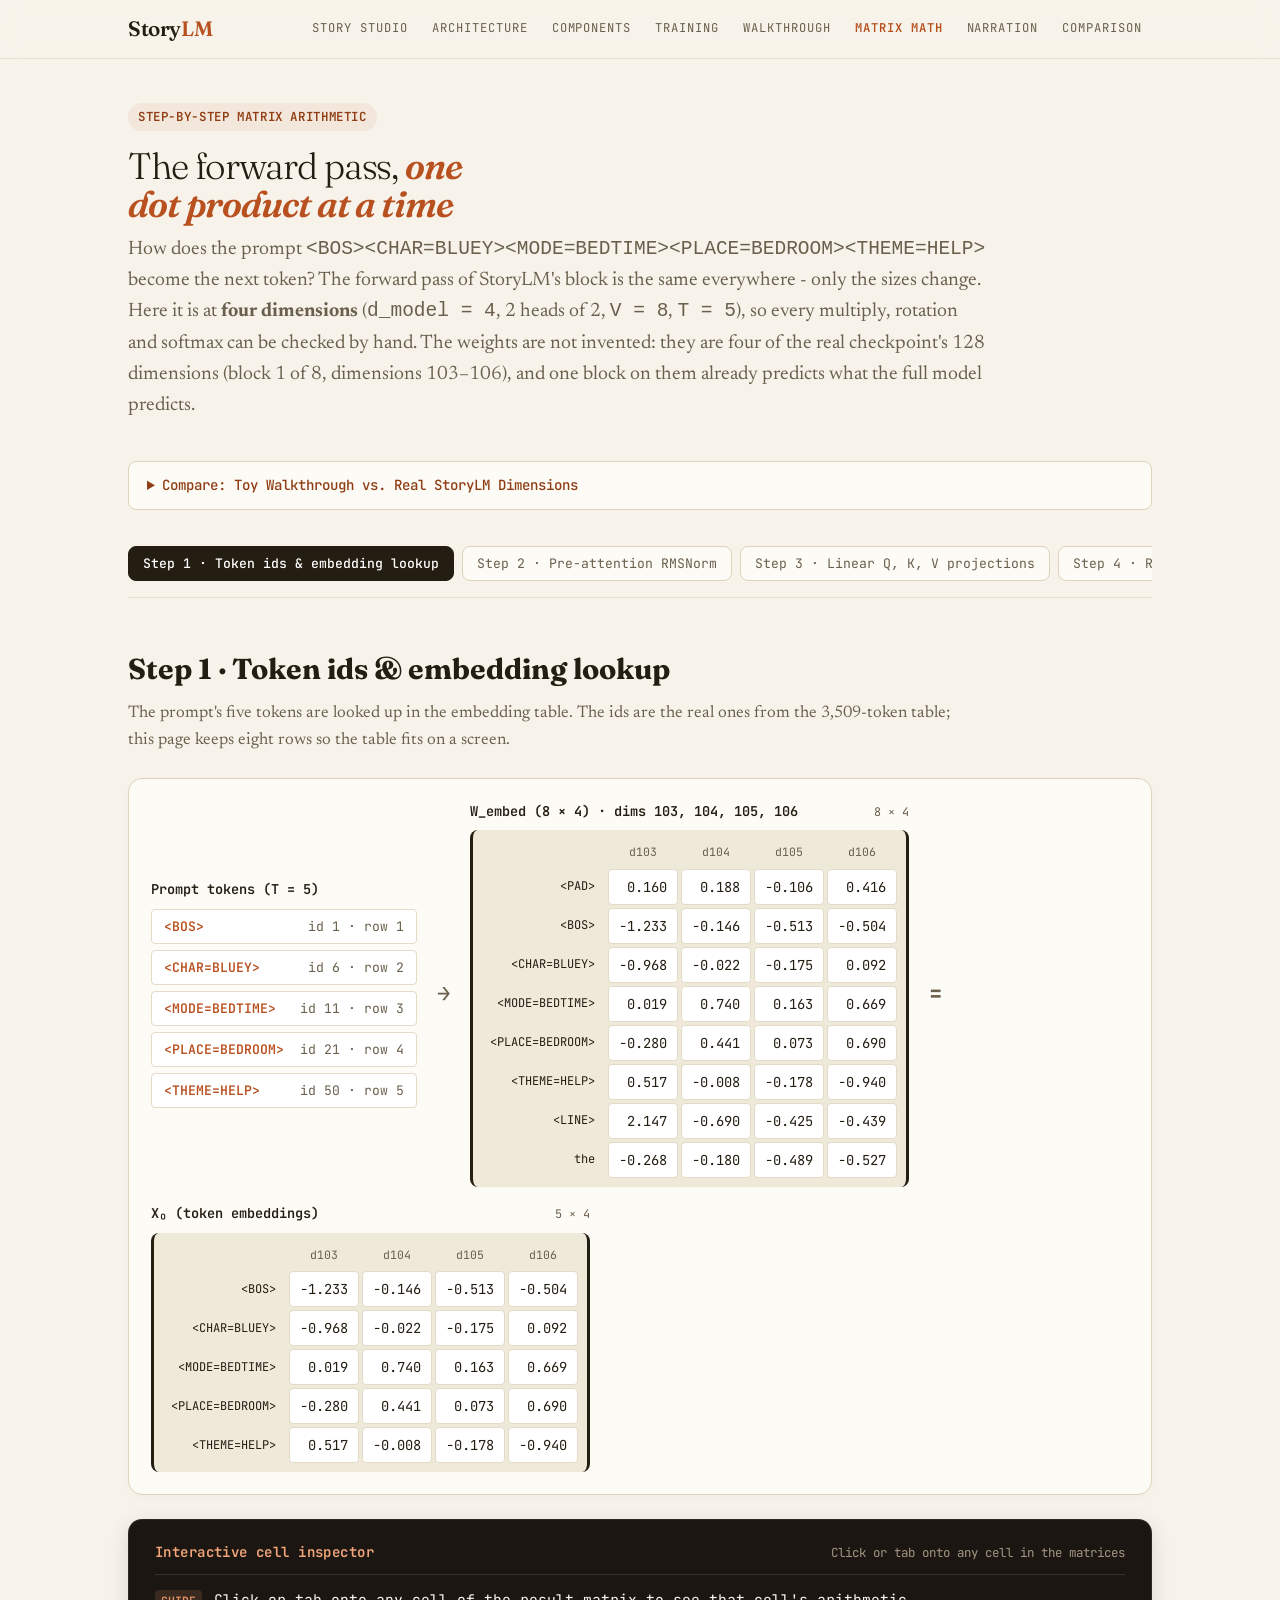
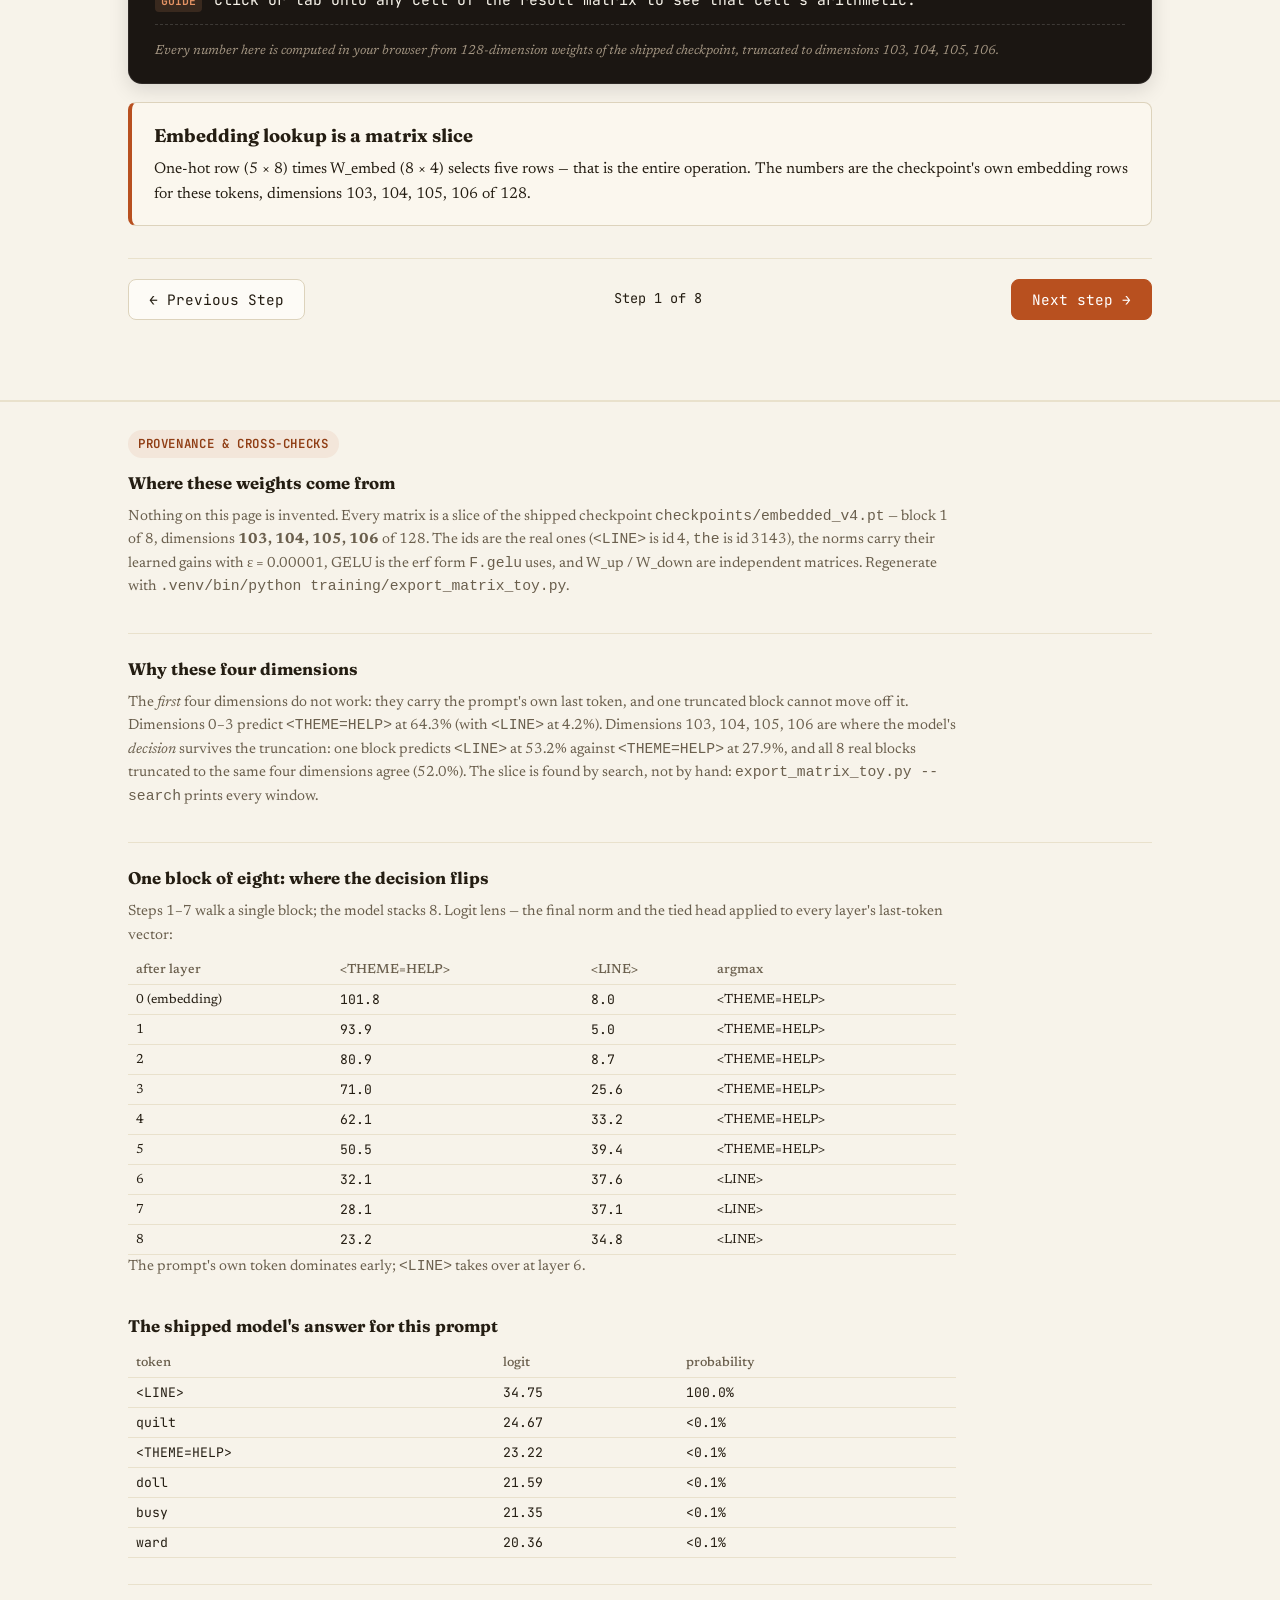
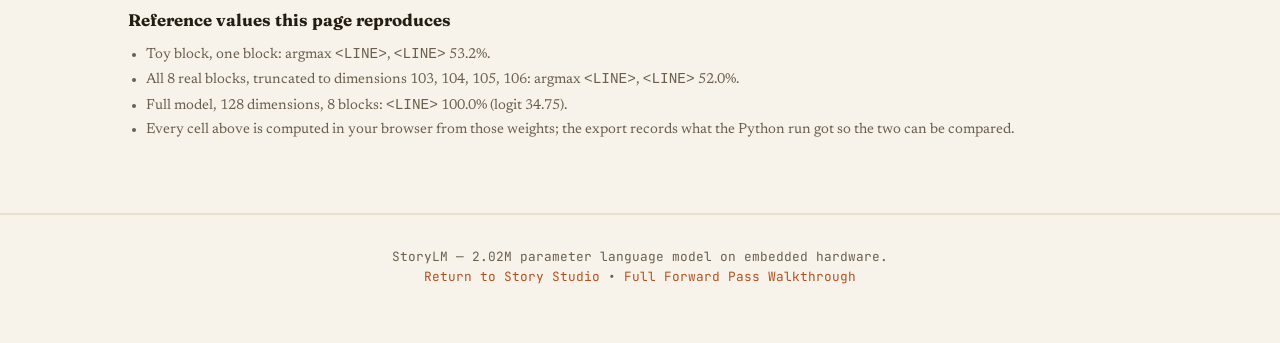
==== commit ee74485f: "Ship the narration: hear the story in the browser, with the device's own rule The clips existed only" ====
--- a/web/matrix_walkthrough.html
+++ b/web/matrix_walkthrough.html
@@ -459,6 +459,7 @@
         <li><a href="index.html#training">Training</a></li>
         <li><a href="walkthrough.html">Walkthrough</a></li>
         <li><a href="matrix_walkthrough.html" aria-current="page" style="color:var(--accent);font-weight:600;">Matrix Math</a></li>
+        <li><a href="narration.html">Narration</a></li>
         <li><a href="index.html#comparison">Comparison</a></li>
       </ul>
     </div>
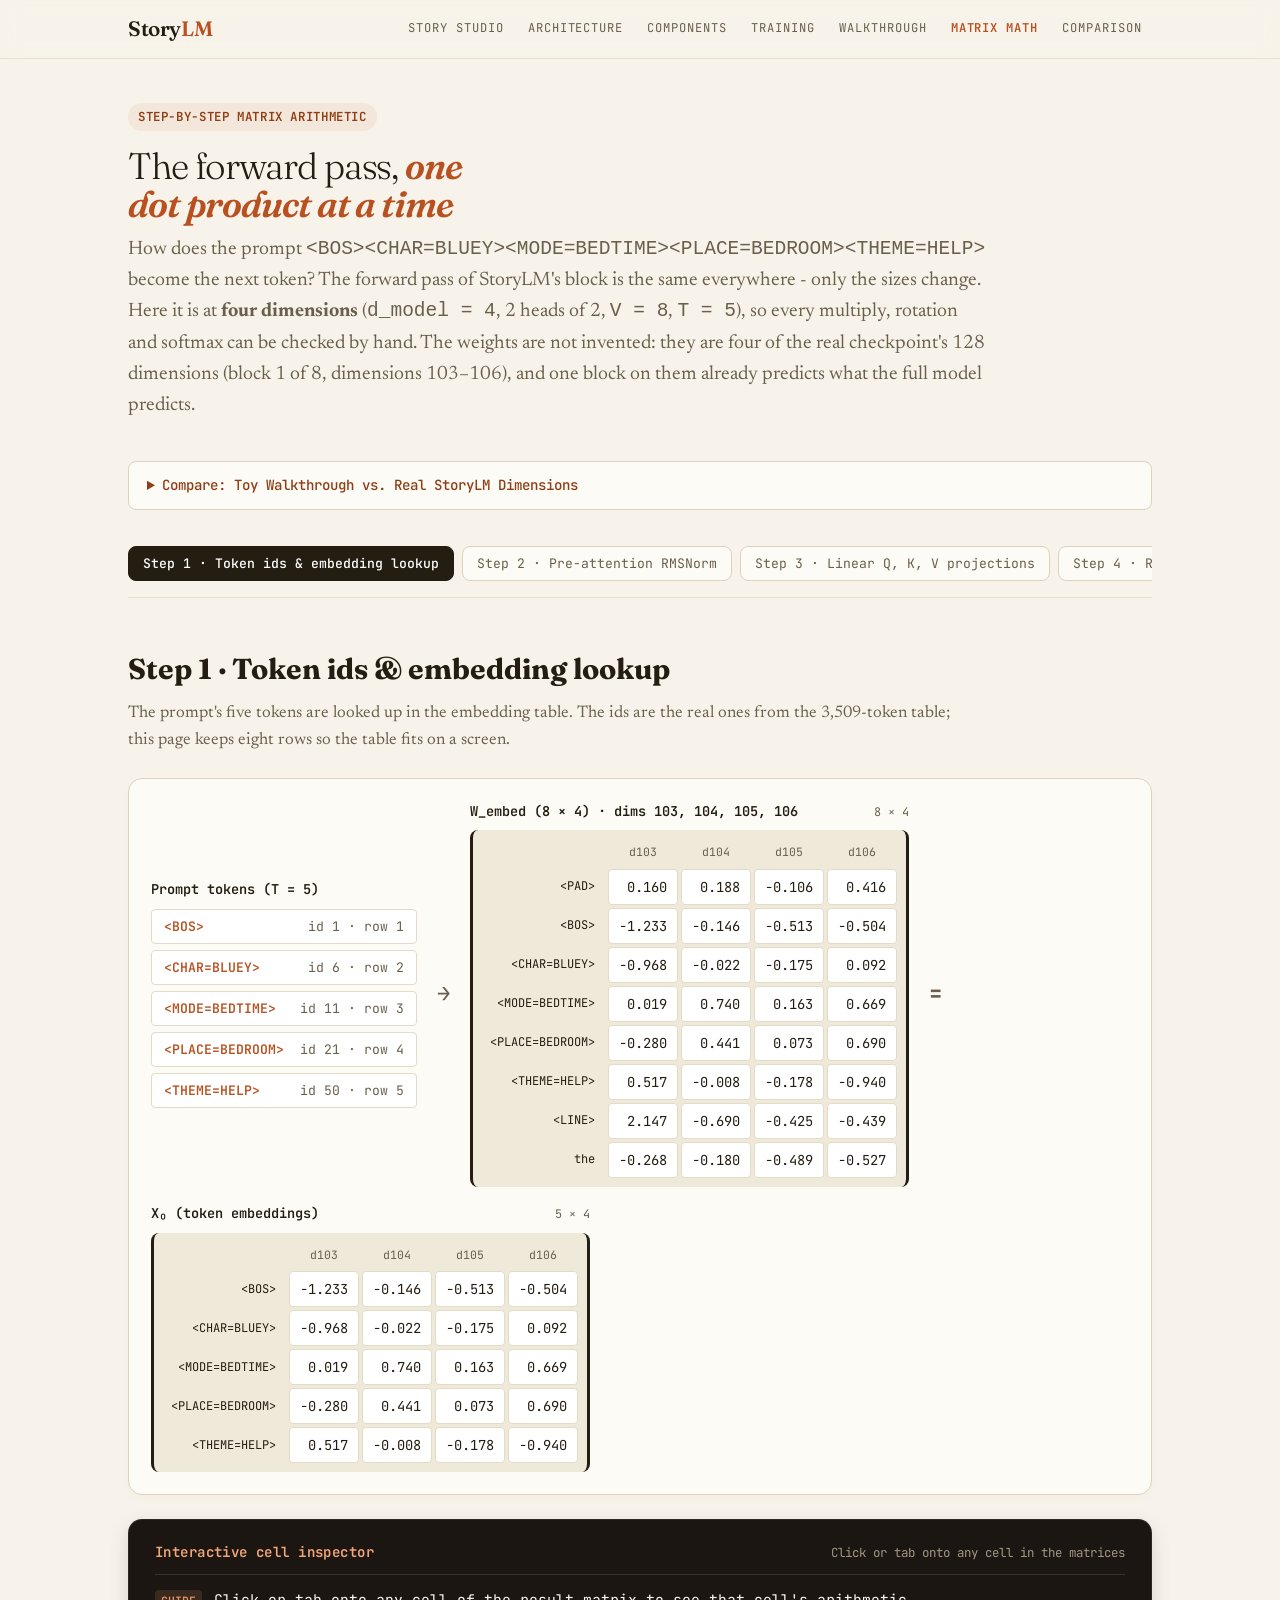
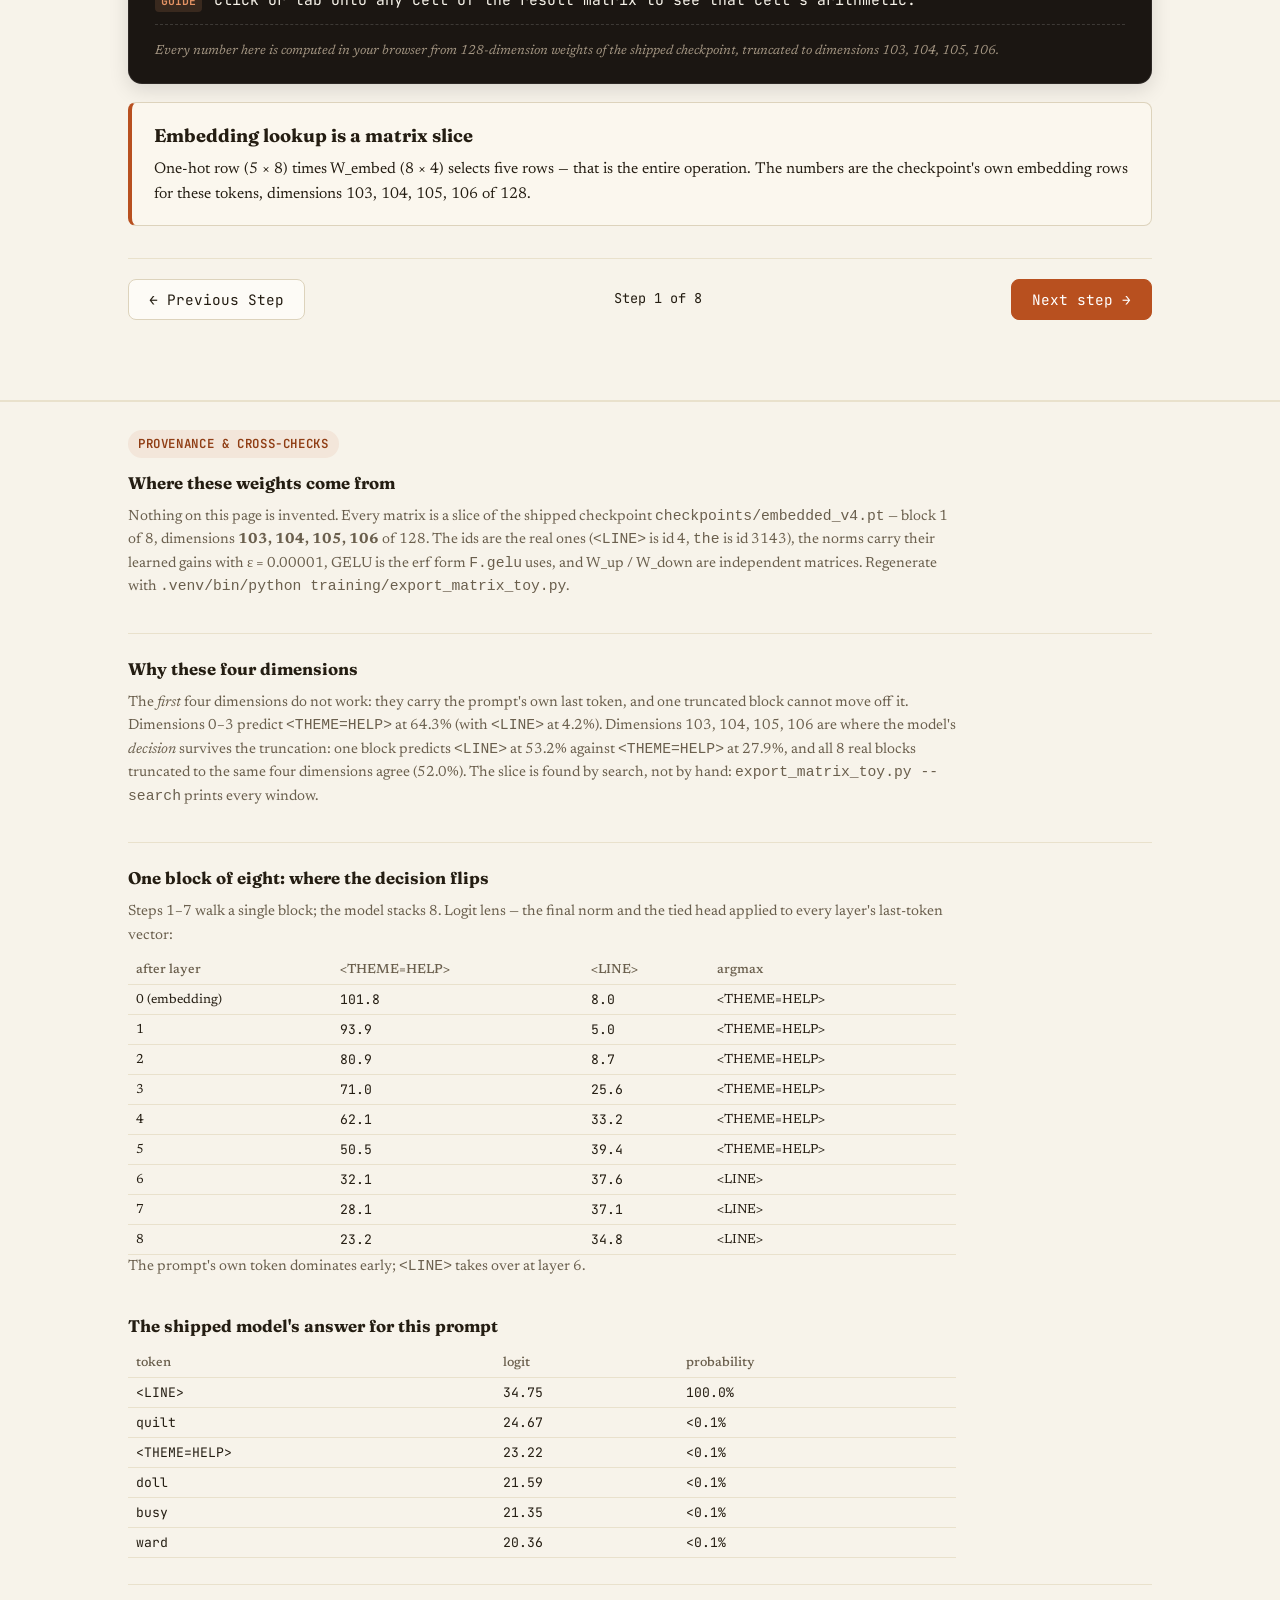
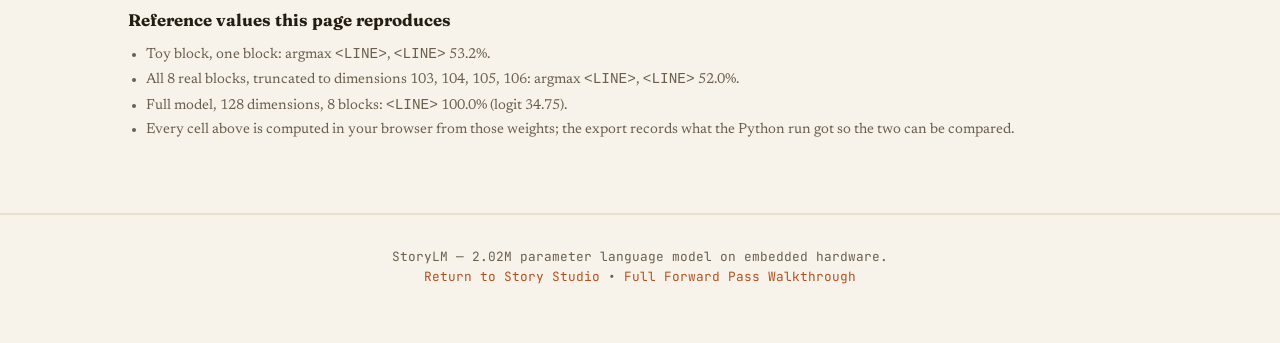
==== commit 8dc8042f: "Move the narration out to the device project The clips, the lab page, the render pipeline, the hot-l" ====
--- a/web/matrix_walkthrough.html
+++ b/web/matrix_walkthrough.html
@@ -459,8 +459,7 @@
         <li><a href="index.html#training">Training</a></li>
         <li><a href="walkthrough.html">Walkthrough</a></li>
         <li><a href="matrix_walkthrough.html" aria-current="page" style="color:var(--accent);font-weight:600;">Matrix Math</a></li>
-        <li><a href="narration.html">Narration</a></li>
-        <li><a href="index.html#comparison">Comparison</a></li>
+                <li><a href="index.html#comparison">Comparison</a></li>
       </ul>
     </div>
   </header>
